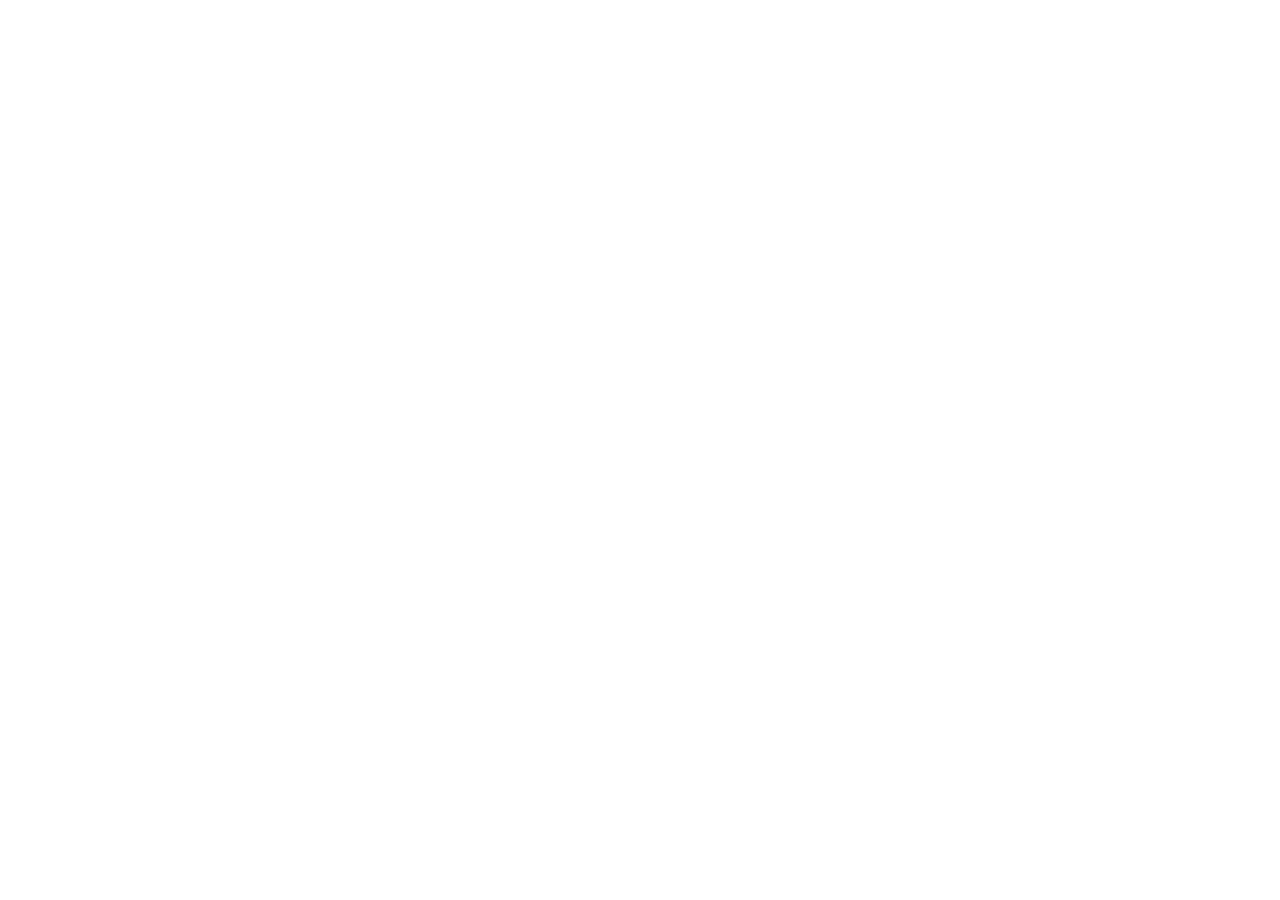
==== index.html @ 9d31f9b1 "creating a simple html page with css js connected to it and all the images needed for this project" ====
<!doctype html>
<html lang="en">
  <head>
    <meta charset="utf-8" />
    <meta name="viewport" content="width=device-width, initial-scale=1" />
    <title>Blank Page</title>
    <link rel="stylesheet" href="styles.css" />
  </head>
  <body>
    <script src="script.js"></script>
  </body>
</html>
---- styles.css ----
html,
body {
  margin: 0;
  padding: 0;
  width: 100%;
  height: 100%;
}
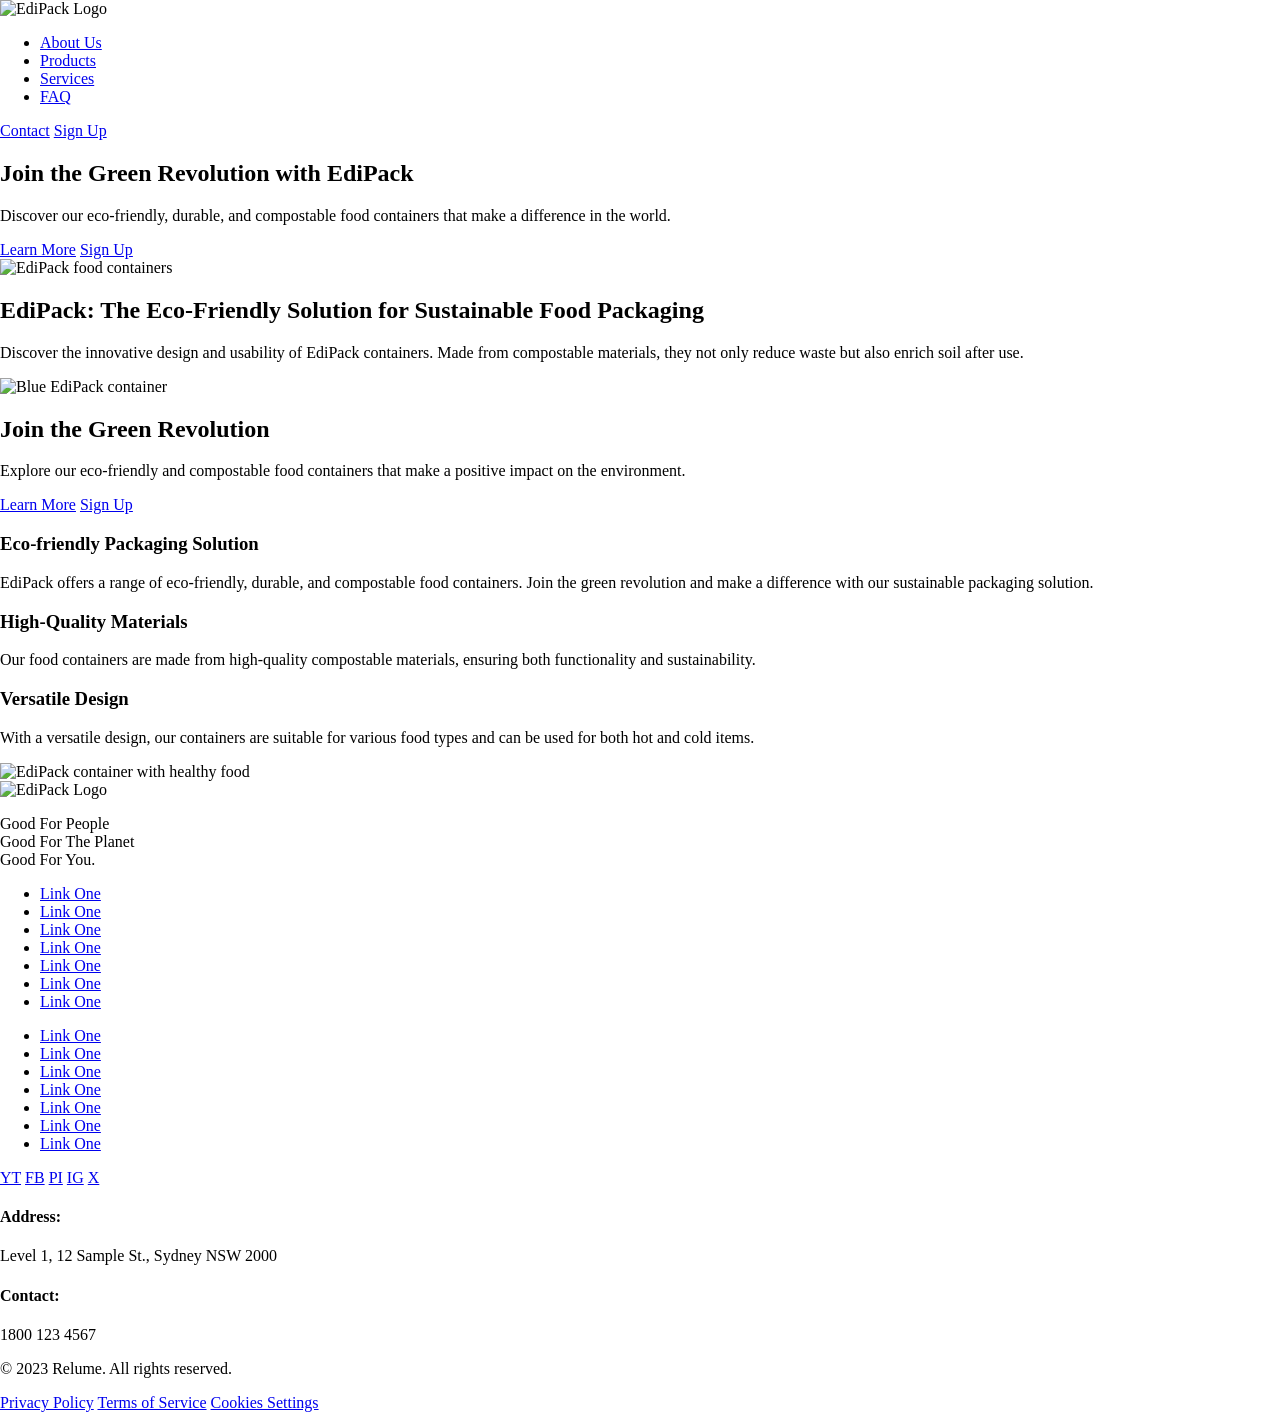
==== commit 22432b1d: "writing the html for the site" ====
--- a/index.html
+++ b/index.html
@@ -3,10 +3,179 @@
   <head>
     <meta charset="utf-8" />
     <meta name="viewport" content="width=device-width, initial-scale=1" />
-    <title>Blank Page</title>
+    <title>EdiPack - Eco-Friendly Food Packaging</title>
     <link rel="stylesheet" href="styles.css" />
   </head>
   <body>
+    <!-- Header / Navigation -->
+    <header>
+      <div class="logo">
+        <img src="images/logo.png" alt="EdiPack Logo" />
+      </div>
+      <nav>
+        <ul>
+          <li><a href="#about">About Us</a></li>
+          <li><a href="#products">Products</a></li>
+          <li><a href="#services">Services</a></li>
+          <li><a href="#faq">FAQ</a></li>
+        </ul>
+      </nav>
+      <div class="header-actions">
+        <a href="#contact" class="btn">Contact</a>
+        <a href="#signup" class="btn btn-primary">Sign Up</a>
+      </div>
+    </header>
+
+    <!-- Main Content -->
+    <main>
+      <!-- Hero Section -->
+      <section class="hero">
+        <div class="hero-content">
+          <h1>Join the Green Revolution with EdiPack</h1>
+          <p>
+            Discover our eco-friendly, durable, and compostable food containers
+            that make a difference in the world.
+          </p>
+          <div class="hero-buttons">
+            <a href="#learn-more" class="btn btn-primary">Learn More</a>
+            <a href="#signup" class="btn btn-outline">Sign Up</a>
+          </div>
+        </div>
+        <div class="hero-image">
+          <img src="images/hero-containers.jpg" alt="EdiPack food containers" />
+        </div>
+      </section>
+
+      <!-- Feature Section 1 -->
+      <section class="feature-dark">
+        <div class="feature-text">
+          <h2>
+            EdiPack: The Eco-Friendly Solution for Sustainable Food Packaging
+          </h2>
+          <p>
+            Discover the innovative design and usability of EdiPack containers.
+            Made from compostable materials, they not only reduce waste but also
+            enrich soil after use.
+          </p>
+        </div>
+      </section>
+
+      <!-- Product Highlight Image -->
+      <section class="product-highlight">
+        <img src="images/single-container.jpg" alt="Blue EdiPack container" />
+      </section>
+
+      <!-- Feature Section 2 -->
+      <section class="feature-light">
+        <h2>Join the Green Revolution</h2>
+        <p>
+          Explore our eco-friendly and compostable food containers that make a
+          positive impact on the environment.
+        </p>
+        <div class="feature-buttons">
+          <a href="#learn-more" class="btn btn-primary">Learn More</a>
+          <a href="#signup" class="btn btn-outline">Sign Up</a>
+        </div>
+      </section>
+
+      <!-- Feature Section 3 (Split Layout) -->
+      <section class="feature-split">
+        <div class="feature-content-left">
+          <div class="feature-block">
+            <h3>Eco-friendly Packaging Solution</h3>
+            <p>
+              EdiPack offers a range of eco-friendly, durable, and compostable
+              food containers. Join the green revolution and make a difference
+              with our sustainable packaging solution.
+            </p>
+          </div>
+          <div class="feature-block">
+            <h3>High-Quality Materials</h3>
+            <p>
+              Our food containers are made from high-quality compostable
+              materials, ensuring both functionality and sustainability.
+            </p>
+          </div>
+          <div class="feature-block">
+            <h3>Versatile Design</h3>
+            <p>
+              With a versatile design, our containers are suitable for various
+              food types and can be used for both hot and cold items.
+            </p>
+          </div>
+        </div>
+        <div class="feature-image-right">
+          <img
+            src="images/food-container.jpg"
+            alt="EdiPack container with healthy food"
+          />
+        </div>
+      </section>
+    </main>
+
+    <!-- Footer -->
+    <footer>
+      <div class="footer-top">
+        <div class="footer-brand">
+          <img src="images/logo.png" alt="EdiPack Logo" />
+          <p class="brand-slogan">
+            Good For People<br />Good For The Planet<br />Good For You.
+          </p>
+        </div>
+
+        <div class="footer-links">
+          <ul>
+            <li><a href="#">Link One</a></li>
+            <li><a href="#">Link One</a></li>
+            <li><a href="#">Link One</a></li>
+            <li><a href="#">Link One</a></li>
+            <li><a href="#">Link One</a></li>
+            <li><a href="#">Link One</a></li>
+            <li><a href="#">Link One</a></li>
+          </ul>
+        </div>
+
+        <div class="footer-links">
+          <ul>
+            <li><a href="#">Link One</a></li>
+            <li><a href="#">Link One</a></li>
+            <li><a href="#">Link One</a></li>
+            <li><a href="#">Link One</a></li>
+            <li><a href="#">Link One</a></li>
+            <li><a href="#">Link One</a></li>
+            <li><a href="#">Link One</a></li>
+          </ul>
+        </div>
+
+        <div class="footer-contact">
+          <div class="social-icons">
+            <a href="#" aria-label="YouTube">YT</a>
+            <a href="#" aria-label="Facebook">FB</a>
+            <a href="#" aria-label="Pinterest">PI</a>
+            <a href="#" aria-label="Instagram">IG</a>
+            <a href="#" aria-label="X (Twitter)">X</a>
+          </div>
+          <div class="address-info">
+            <h4>Address:</h4>
+            <p>Level 1, 12 Sample St., Sydney NSW 2000</p>
+          </div>
+          <div class="contact-info">
+            <h4>Contact:</h4>
+            <p>1800 123 4567</p>
+          </div>
+        </div>
+      </div>
+
+      <div class="footer-bottom">
+        <p>&copy; 2023 Relume. All rights reserved.</p>
+        <div class="legal-links">
+          <a href="#">Privacy Policy</a>
+          <a href="#">Terms of Service</a>
+          <a href="#">Cookies Settings</a>
+        </div>
+      </div>
+    </footer>
+
     <script src="script.js"></script>
   </body>
 </html>
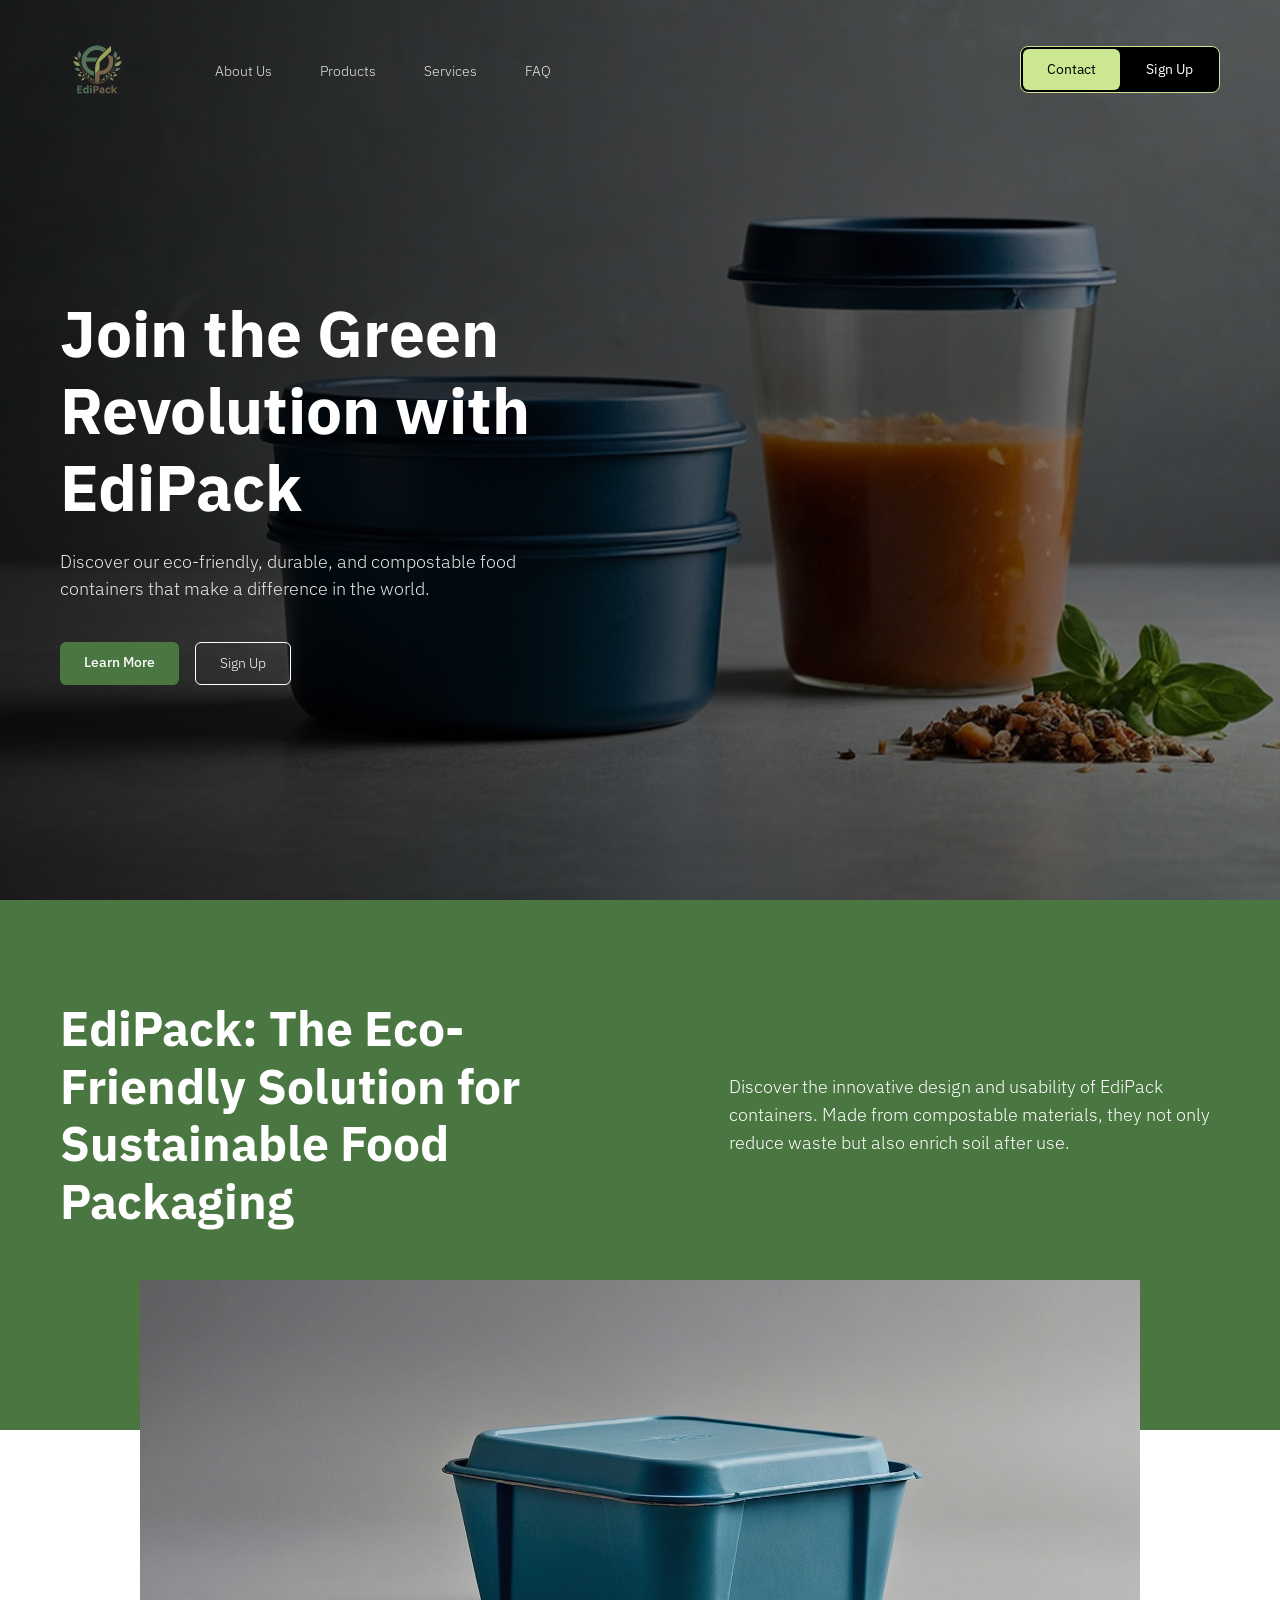
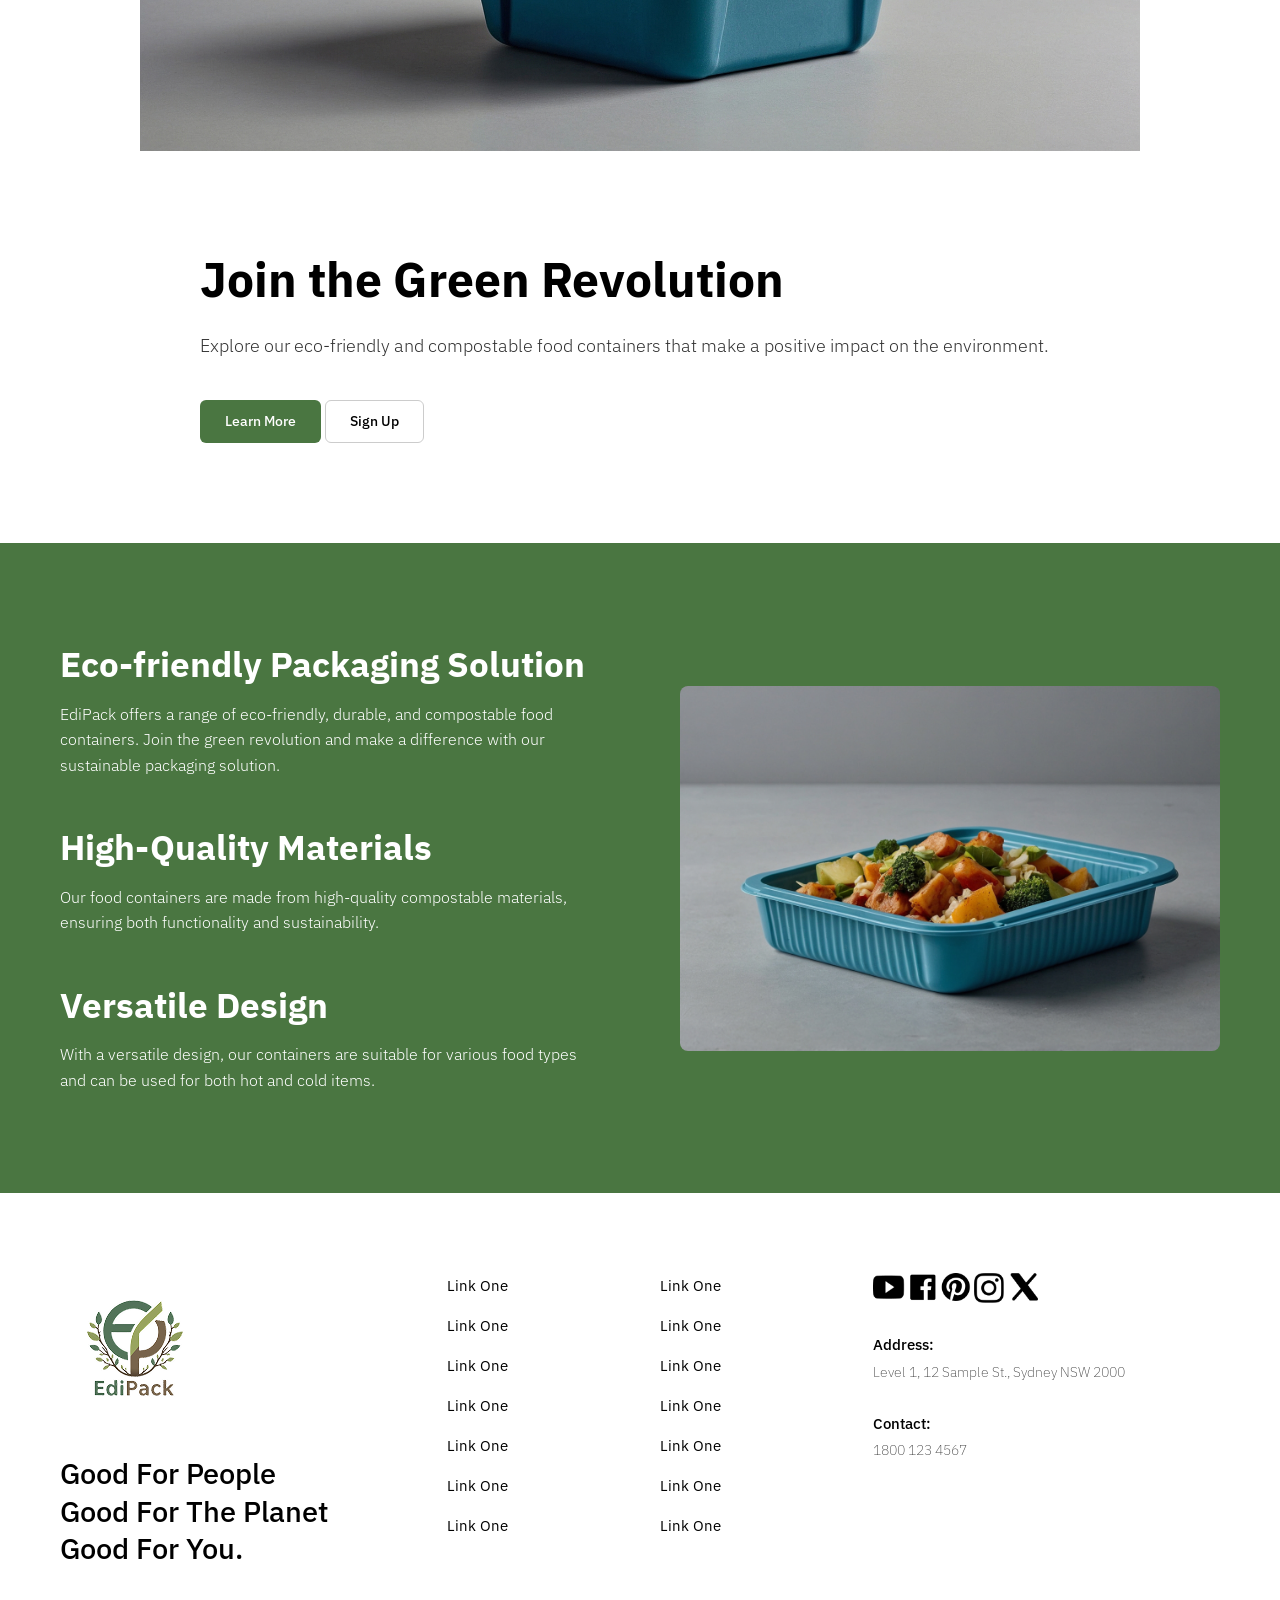
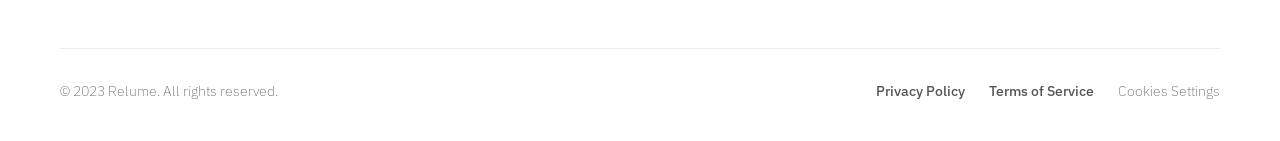
==== commit 963b2aa5: "writing the css for the entire site" ====
--- a/index.html
+++ b/index.html
@@ -4,13 +4,19 @@
     <meta charset="utf-8" />
     <meta name="viewport" content="width=device-width, initial-scale=1" />
     <title>EdiPack - Eco-Friendly Food Packaging</title>
+    <link rel="preconnect" href="https://fonts.googleapis.com" />
+    <link rel="preconnect" href="https://fonts.gstatic.com" crossorigin />
+    <link
+      href="https://fonts.googleapis.com/css2?family=IBM+Plex+Sans:wght@200;300;400;500;700&display=swap"
+      rel="stylesheet"
+    />
     <link rel="stylesheet" href="styles.css" />
   </head>
   <body>
     <!-- Header / Navigation -->
     <header>
       <div class="logo">
-        <img src="images/logo.png" alt="EdiPack Logo" />
+        <img src="images/logo-2x.png" alt="EdiPack Logo" />
       </div>
       <nav>
         <ul>
@@ -30,19 +36,21 @@
     <main>
       <!-- Hero Section -->
       <section class="hero">
-        <div class="hero-content">
-          <h1>Join the Green Revolution with EdiPack</h1>
-          <p>
-            Discover our eco-friendly, durable, and compostable food containers
-            that make a difference in the world.
-          </p>
-          <div class="hero-buttons">
-            <a href="#learn-more" class="btn btn-primary">Learn More</a>
-            <a href="#signup" class="btn btn-outline">Sign Up</a>
+        <div class="hero-container">
+          <div class="hero-content">
+            <h1>Join the Green Revolution with EdiPack</h1>
+            <p>
+              Discover our eco-friendly, durable, and compostable food
+              containers that make a difference in the world.
+            </p>
+            <div class="hero-buttons">
+              <a href="#learn-more" class="btn btn-primary">Learn More</a>
+              <a href="#signup" class="btn btn-outline">Sign Up</a>
+            </div>
           </div>
         </div>
         <div class="hero-image">
-          <img src="images/hero-containers.jpg" alt="EdiPack food containers" />
+          <img src="images/hero-img.jpg" alt="EdiPack food containers" />
         </div>
       </section>
 
@@ -62,7 +70,7 @@
 
       <!-- Product Highlight Image -->
       <section class="product-highlight">
-        <img src="images/single-container.jpg" alt="Blue EdiPack container" />
+        <img src="images/box-with-lid-on_2x.jpg" alt="Blue EdiPack container" />
       </section>
 
       <!-- Feature Section 2 -->
@@ -80,35 +88,37 @@
 
       <!-- Feature Section 3 (Split Layout) -->
       <section class="feature-split">
-        <div class="feature-content-left">
-          <div class="feature-block">
-            <h3>Eco-friendly Packaging Solution</h3>
-            <p>
-              EdiPack offers a range of eco-friendly, durable, and compostable
-              food containers. Join the green revolution and make a difference
-              with our sustainable packaging solution.
-            </p>
+        <div class="feature-split-container">
+          <div class="feature-content-left">
+            <div class="feature-block">
+              <h3>Eco-friendly Packaging Solution</h3>
+              <p>
+                EdiPack offers a range of eco-friendly, durable, and compostable
+                food containers. Join the green revolution and make a difference
+                with our sustainable packaging solution.
+              </p>
+            </div>
+            <div class="feature-block">
+              <h3>High-Quality Materials</h3>
+              <p>
+                Our food containers are made from high-quality compostable
+                materials, ensuring both functionality and sustainability.
+              </p>
+            </div>
+            <div class="feature-block">
+              <h3>Versatile Design</h3>
+              <p>
+                With a versatile design, our containers are suitable for various
+                food types and can be used for both hot and cold items.
+              </p>
+            </div>
           </div>
-          <div class="feature-block">
-            <h3>High-Quality Materials</h3>
-            <p>
-              Our food containers are made from high-quality compostable
-              materials, ensuring both functionality and sustainability.
-            </p>
+          <div class="feature-image-right">
+            <img
+              src="images/box-with-lid-open_2x.jpg"
+              alt="EdiPack container with healthy food"
+            />
           </div>
-          <div class="feature-block">
-            <h3>Versatile Design</h3>
-            <p>
-              With a versatile design, our containers are suitable for various
-              food types and can be used for both hot and cold items.
-            </p>
-          </div>
-        </div>
-        <div class="feature-image-right">
-          <img
-            src="images/food-container.jpg"
-            alt="EdiPack container with healthy food"
-          />
         </div>
       </section>
     </main>
@@ -117,7 +127,7 @@
     <footer>
       <div class="footer-top">
         <div class="footer-brand">
-          <img src="images/logo.png" alt="EdiPack Logo" />
+          <img src="images/logo-2x.png" alt="EdiPack Logo" />
           <p class="brand-slogan">
             Good For People<br />Good For The Planet<br />Good For You.
           </p>
@@ -149,11 +159,16 @@
 
         <div class="footer-contact">
           <div class="social-icons">
-            <a href="#" aria-label="YouTube">YT</a>
-            <a href="#" aria-label="Facebook">FB</a>
-            <a href="#" aria-label="Pinterest">PI</a>
-            <a href="#" aria-label="Instagram">IG</a>
-            <a href="#" aria-label="X (Twitter)">X</a>
+            <img
+              src="images/social-logo-pack_2x.png"
+              alt="Social Media Links"
+              style="
+                height: 30px;
+                object-fit: contain;
+                background: transparent;
+                border-radius: 0;
+              "
+            />
           </div>
           <div class="address-info">
             <h4>Address:</h4>
--- a/styles.css
+++ b/styles.css
@@ -1,7 +1,450 @@
+@import url("https://fonts.googleapis.com/css2?family=IBM+Plex+Sans:wght@200;300;400;500;700&display=swap");
+
+:root {
+  --green-main: #4a7641;
+  --green-light: #cbe792;
+  --black: #000000;
+  --white: #ffffff;
+
+  --font-heading: "IBM Plex Sans", sans-serif;
+  --font-body: "IBM Plex Sans", sans-serif;
+}
+
+*,
+*::before,
+*::after {
+  box-sizing: border-box;
+  margin: 0;
+  padding: 0;
+}
+
 html,
 body {
+  width: 100%;
+}
+
+body {
+  font-family: var(--font-body);
+  font-weight: 300; /* Light */
+  color: var(--black);
+  line-height: 1.5;
+  overflow-x: hidden;
+}
+
+h1,
+h2,
+h3,
+h4,
+h5,
+h6 {
+  font-family: var(--font-heading);
+  font-weight: 700;
+  line-height: 1.2;
+}
+
+a {
+  text-decoration: none;
+  color: inherit;
+}
+
+ul {
+  list-style: none;
+  padding: 0;
   margin: 0;
-  padding: 0;
+}
+
+img {
+  max-width: 100%;
+  height: auto;
+  display: block;
+}
+
+.btn {
+  display: inline-block;
+  padding: 10px 24px;
+  font-family: var(--font-body);
+  font-weight: 500;
+  border-radius: 6px;
+  cursor: pointer;
+  transition: all 0.2s ease;
+  border: 1px solid transparent;
+  font-size: 14px;
+}
+
+/* Header */
+header {
+  position: absolute;
+  top: 0;
+  left: 0;
+  width: 100%;
+  padding: 32px 60px;
+  display: grid;
+  grid-template-columns: auto 1fr auto;
+  gap: 80px;
+  align-items: center;
+  z-index: 100;
+  color: var(--white);
+  max-width: 1440px;
+  left: 50%;
+  transform: translateX(-50%);
+}
+
+.logo img {
+  height: 75px;
+  object-fit: contain;
+}
+
+header nav {
+  display: flex;
+  justify-content: flex-start;
+}
+
+header nav ul {
+  display: flex;
+  gap: 48px;
+}
+
+header nav a {
+  font-weight: 300;
+  font-size: 14px;
+  opacity: 0.9;
+}
+
+.header-actions {
+  display: flex;
+  align-items: center;
+  border: 1px solid var(--green-light);
+  border-radius: 8px;
+  padding: 2px;
+  gap: 2px;
+  background: var(--black);
+}
+
+.header-actions .btn {
+  border: none;
+  font-weight: 400;
+  padding: 10px 24px;
+}
+
+.header-actions .btn:first-child {
+  background-color: var(--green-light);
+  color: var(--black);
+  border-radius: 6px;
+}
+
+.header-actions .btn.btn-primary {
+  background-color: transparent;
+  color: var(--white);
+  border-radius: 6px;
+}
+
+/* Hero Section */
+.hero {
+  position: relative;
+  min-height: 100vh;
+  display: flex;
+  align-items: center;
+  padding: 0 60px;
+  width: 100%;
+}
+
+.hero-container {
+  max-width: 1440px;
+  margin: 0 auto;
+  width: 100%;
+}
+
+.hero-image {
+  position: absolute;
+  top: 0;
+  left: 0;
   width: 100%;
   height: 100%;
-}
+  z-index: -1;
+}
+
+.hero-image img {
+  width: 100%;
+  height: 100%;
+  object-fit: cover;
+  object-position: center;
+}
+
+/* Dark gradient overlay to make text readable */
+.hero-image::after {
+  content: "";
+  position: absolute;
+  top: 0;
+  left: 0;
+  width: 100%;
+  height: 100%;
+  background: linear-gradient(
+    to right,
+    rgba(0, 0, 0, 0.6) 0%,
+    rgba(0, 0, 0, 0.3) 50%,
+    rgba(0, 0, 0, 0) 100%
+  );
+}
+
+.hero-content {
+  color: var(--white);
+  max-width: 650px;
+  z-index: 1;
+  padding-top: 80px;
+}
+
+.hero-content h1 {
+  font-size: 4rem;
+  margin-bottom: 24px;
+}
+
+.hero-content p {
+  font-size: 1.1rem;
+  margin-bottom: 40px;
+  font-weight: 300;
+  opacity: 0.9;
+  max-width: 500px;
+}
+
+.hero-buttons {
+  display: flex;
+  gap: 16px;
+}
+
+.hero-buttons .btn-primary {
+  background-color: var(--green-main); /* solid green */
+  color: var(--white);
+  border: none;
+}
+
+.hero-buttons .btn-outline {
+  background-color: transparent;
+  color: var(--white);
+  border: 1px solid var(--white);
+  font-weight: 300;
+}
+
+/* Feature Dark */
+.feature-dark {
+  background-color: var(--green-main);
+  color: var(--white);
+  padding: 100px 60px 200px 60px;
+}
+
+.feature-dark .feature-text {
+  display: grid;
+  grid-template-columns: 1.2fr 1fr;
+  gap: 80px;
+  align-items: center;
+  max-width: 1440px;
+  margin: 0 auto;
+}
+
+.feature-dark h2 {
+  font-size: 3rem;
+}
+
+.feature-dark p {
+  font-size: 1.1rem;
+  font-weight: 300;
+  line-height: 1.6;
+}
+
+/* Product Highlight */
+.product-highlight {
+  display: flex;
+  justify-content: center;
+  margin-top: -150px;
+  position: relative;
+  z-index: 10;
+  padding: 0 60px;
+}
+
+.product-highlight img {
+  width: 100%;
+  max-width: 1000px;
+  height: auto;
+  object-fit: cover;
+}
+
+/* Feature Light */
+.feature-light {
+  background-color: var(--white);
+  padding: 100px 60px;
+  max-width: 1000px;
+  margin: 0 auto;
+}
+
+.feature-light h2 {
+  font-size: 3rem;
+  margin-bottom: 24px;
+}
+
+.feature-light p {
+  font-size: 1.1rem;
+  margin-bottom: 40px;
+  color: #333;
+  line-height: 1.6;
+  font-weight: 300;
+}
+
+.feature-buttons .btn-primary {
+  background-color: var(--green-main);
+  color: var(--white);
+}
+
+.feature-buttons .btn-outline {
+  border: 1px solid #ccc;
+  color: var(--black);
+}
+
+/* Feature Split */
+.feature-split {
+  background-color: var(--green-main);
+  color: var(--white);
+  padding: 100px 60px;
+}
+
+.feature-split-container {
+  max-width: 1440px;
+  margin: 0 auto;
+  display: grid;
+  grid-template-columns: 1fr 1fr;
+  gap: 80px;
+  align-items: center;
+}
+
+.feature-content-left {
+  display: flex;
+  flex-direction: column;
+  gap: 48px;
+}
+
+.feature-block h3 {
+  font-size: 2.2rem;
+  margin-bottom: 16px;
+}
+
+.feature-block p {
+  font-weight: 300;
+  font-size: 1rem;
+  line-height: 1.6;
+}
+
+.feature-image-right img {
+  width: 100%;
+  border-radius: 8px; /* Optional slight rounding depending on design exactness */
+}
+
+/* Footer */
+footer {
+  background-color: var(--white);
+  padding: 80px 60px 40px;
+}
+
+.footer-top {
+  display: grid;
+  grid-template-columns: 2fr 1fr 1fr 2fr;
+  gap: 40px;
+  margin-bottom: 80px;
+}
+
+.footer-brand .brand-slogan {
+  font-family: var(--font-heading);
+  font-weight: 500;
+  font-size: 1.8rem;
+  margin-top: 32px;
+  line-height: 1.3;
+}
+
+.footer-links ul {
+  display: flex;
+  flex-direction: column;
+  gap: 16px;
+}
+
+.footer-links a {
+  font-weight: 400;
+  font-size: 0.95rem;
+  color: var(--black);
+}
+
+.footer-contact {
+  display: flex;
+  flex-direction: column;
+  gap: 32px;
+}
+
+.social-icons {
+  display: flex;
+  gap: 16px;
+  font-weight: 700;
+  font-size: 1.2rem;
+}
+
+.social-icons a {
+  display: inline-flex;
+  align-items: center;
+  justify-content: center;
+  width: 30px;
+  height: 30px;
+  background: var(--black);
+  color: var(--white);
+  border-radius: 50%;
+  font-size: 12px;
+}
+
+.address-info h4,
+.contact-info h4 {
+  font-family: var(--font-body);
+  font-weight: 500;
+  font-size: 0.95rem;
+  margin-bottom: 8px;
+}
+
+.address-info p,
+.contact-info p {
+  font-weight: 200;
+  font-size: 0.85rem;
+  color: #333;
+}
+
+.footer-bottom {
+  display: flex;
+  justify-content: space-between;
+  align-items: center;
+  padding-top: 32px;
+  border-top: 1px solid #eaeaea;
+  font-size: 0.85rem;
+  font-weight: 400;
+  color: #555;
+}
+
+.footer-bottom p,
+.footer-bottom a {
+  font-weight: 200;
+}
+
+.footer-bottom .legal-links a:first-child,
+.footer-bottom .legal-links a:nth-child(2) {
+  font-weight: 500;
+}
+
+.legal-links {
+  display: flex;
+  gap: 24px;
+}
+
+/* Responsiveness adjustments */
+@media (max-width: 1024px) {
+  .feature-dark .feature-text,
+  .feature-split,
+  .footer-top {
+    grid-template-columns: 1fr;
+    gap: 40px;
+  }
+
+  header nav {
+    display: none;
+  }
+}
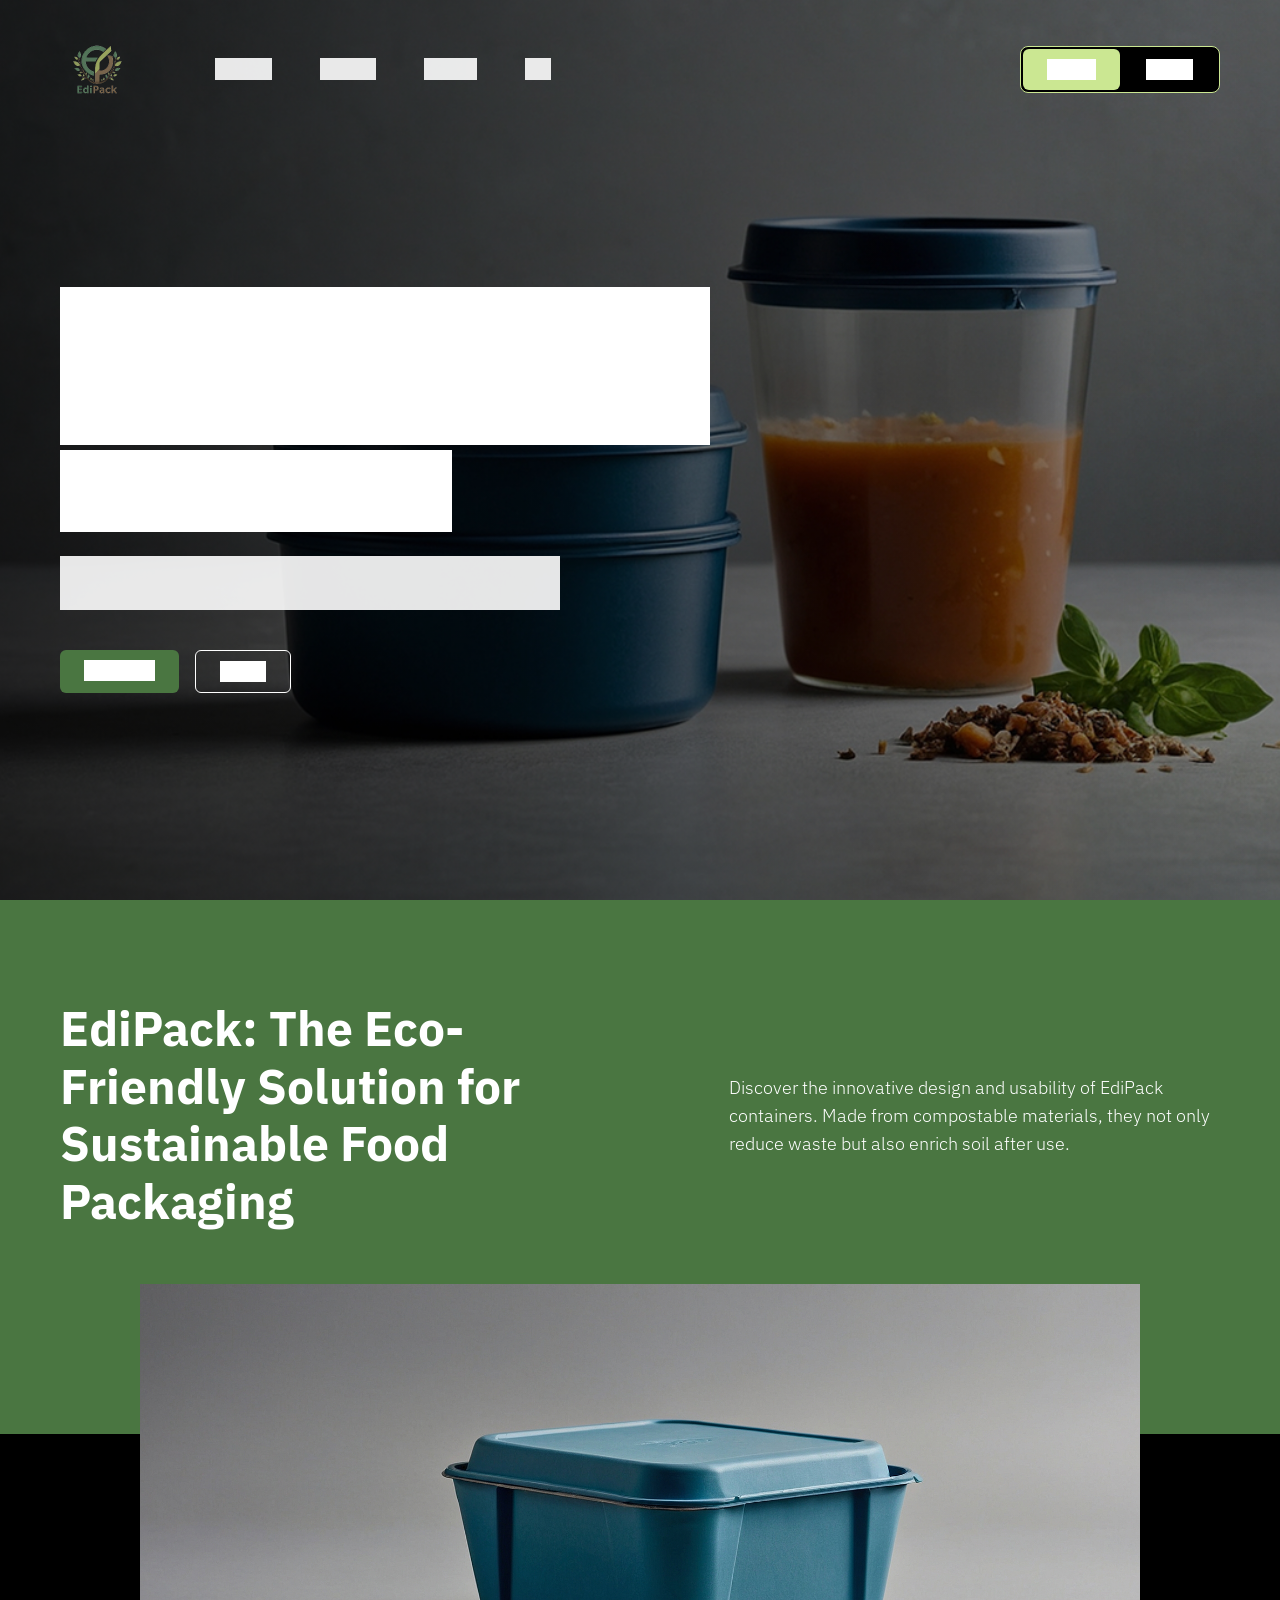
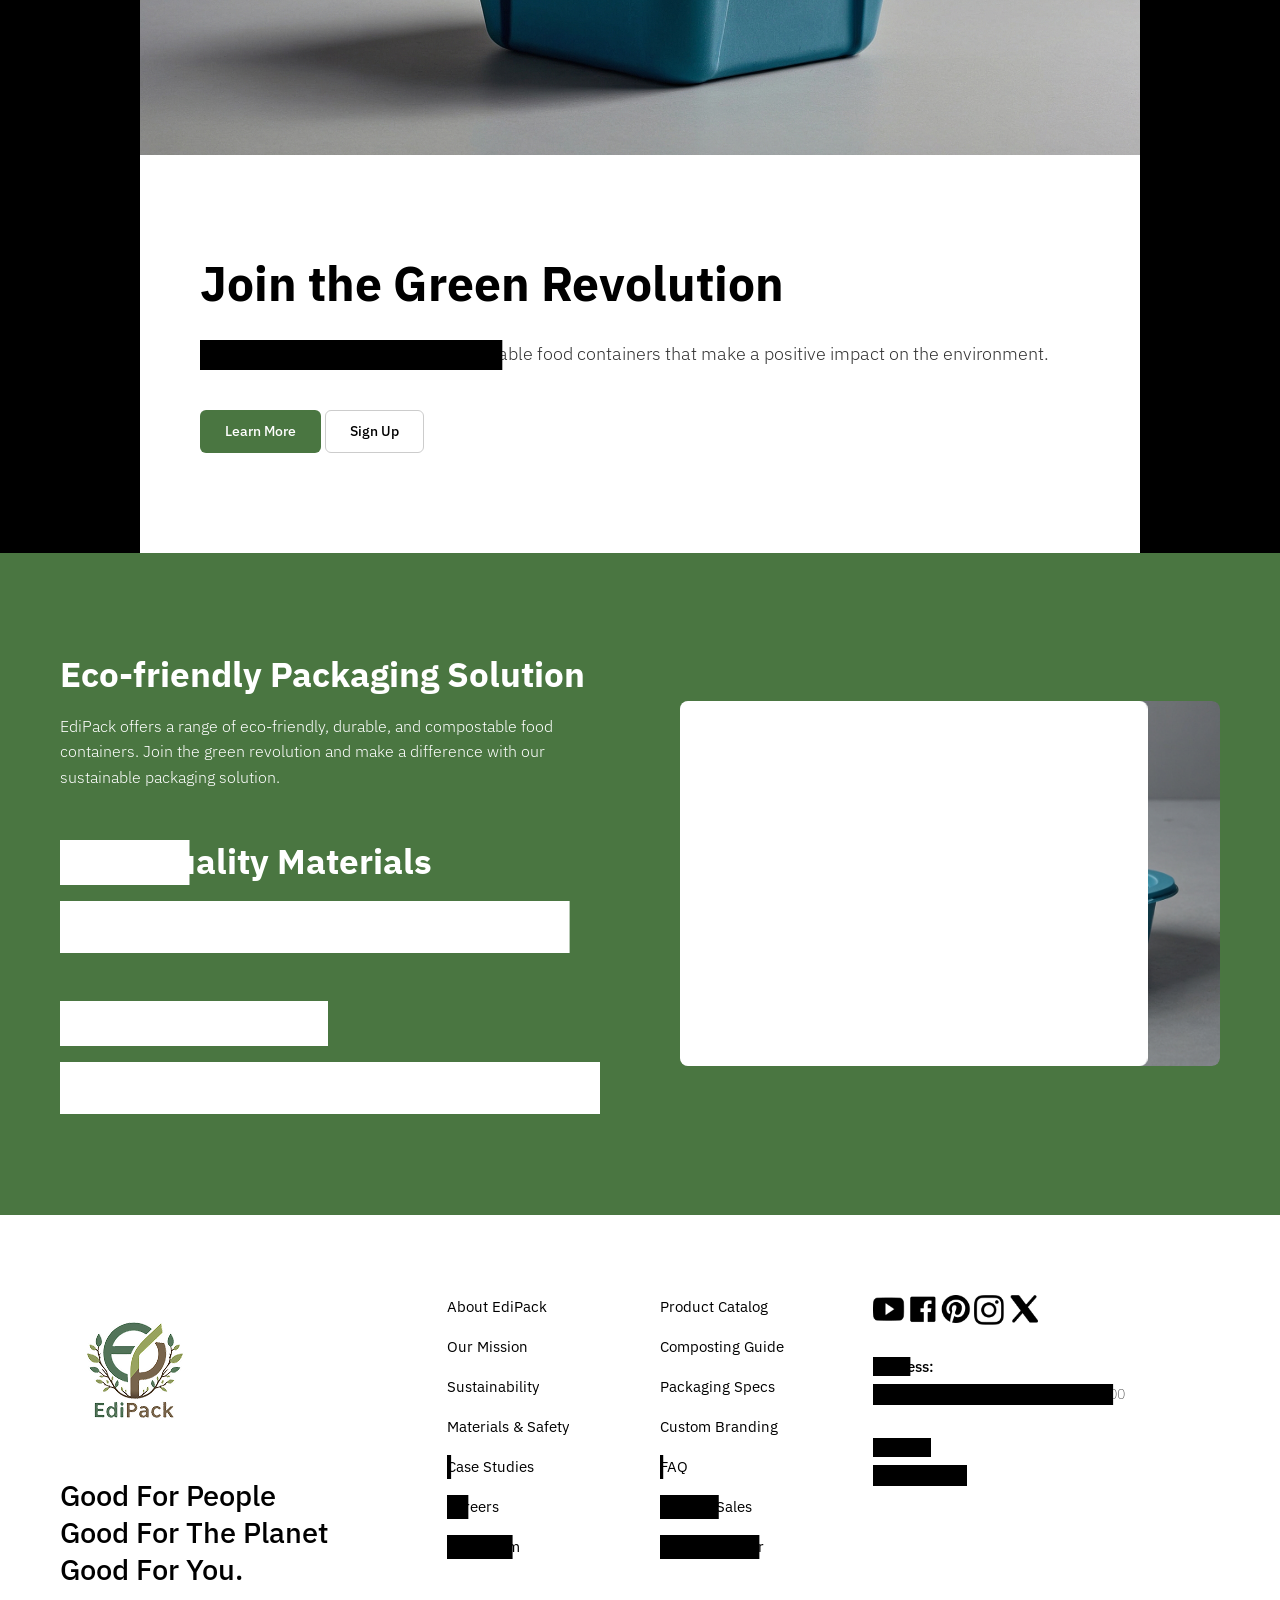
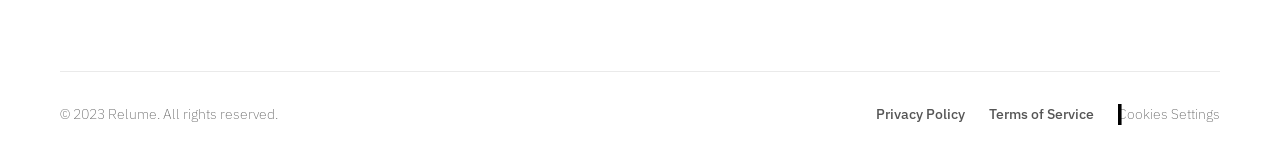
==== commit 46c5fa9f: "adding a pre-loader and the famous text wrap animation to the site" ====
--- a/index.html
+++ b/index.html
@@ -13,22 +13,84 @@
     <link rel="stylesheet" href="styles.css" />
   </head>
   <body>
+    <!-- Preloader -->
+    <div id="preloader" class="preloader">
+      <span class="text-mask preloader-label">
+        <span id="preloader-box" class="reveal-box preloader-reveal-box"></span>
+        <span class="reveal-copy">Presenting</span>
+      </span>
+    </div>
+
     <!-- Header / Navigation -->
-    <header>
+    <header data-load-reveal>
       <div class="logo">
         <img src="images/logo-2x.png" alt="EdiPack Logo" />
       </div>
       <nav>
         <ul>
-          <li><a href="#about">About Us</a></li>
-          <li><a href="#products">Products</a></li>
-          <li><a href="#services">Services</a></li>
-          <li><a href="#faq">FAQ</a></li>
+          <li>
+            <a href="#about">
+              <span class="text-mask nav-mask">
+                <span
+                  class="reveal-box"
+                  data-start="0.0"
+                  data-end="0.38"
+                ></span>
+                <span class="reveal-copy">About Us</span>
+              </span>
+            </a>
+          </li>
+          <li>
+            <a href="#products">
+              <span class="text-mask nav-mask">
+                <span
+                  class="reveal-box"
+                  data-start="0.08"
+                  data-end="0.46"
+                ></span>
+                <span class="reveal-copy">Products</span>
+              </span>
+            </a>
+          </li>
+          <li>
+            <a href="#services">
+              <span class="text-mask nav-mask">
+                <span
+                  class="reveal-box"
+                  data-start="0.16"
+                  data-end="0.54"
+                ></span>
+                <span class="reveal-copy">Services</span>
+              </span>
+            </a>
+          </li>
+          <li>
+            <a href="#faq">
+              <span class="text-mask nav-mask">
+                <span
+                  class="reveal-box"
+                  data-start="0.24"
+                  data-end="0.62"
+                ></span>
+                <span class="reveal-copy">FAQ</span>
+              </span>
+            </a>
+          </li>
         </ul>
       </nav>
       <div class="header-actions">
-        <a href="#contact" class="btn">Contact</a>
-        <a href="#signup" class="btn btn-primary">Sign Up</a>
+        <a href="#contact" class="btn">
+          <span class="text-mask button-mask">
+            <span class="reveal-box" data-start="0.0" data-end="0.42"></span>
+            <span class="reveal-copy">Contact</span>
+          </span>
+        </a>
+        <a href="#signup" class="btn btn-primary">
+          <span class="text-mask button-mask">
+            <span class="reveal-box" data-start="0.12" data-end="0.54"></span>
+            <span class="reveal-copy">Sign Up</span>
+          </span>
+        </a>
       </div>
     </header>
 
@@ -37,15 +99,59 @@
       <!-- Hero Section -->
       <section class="hero">
         <div class="hero-container">
-          <div class="hero-content">
-            <h1>Join the Green Revolution with EdiPack</h1>
-            <p>
-              Discover our eco-friendly, durable, and compostable food
-              containers that make a difference in the world.
+          <div class="hero-content" data-load-reveal>
+            <h1 class="hero-title">
+              <span class="text-mask hero-line">
+                <span
+                  class="reveal-box"
+                  data-start="0.0"
+                  data-end="0.42"
+                ></span>
+                <span class="reveal-copy">Join the Green Revolution</span>
+              </span>
+              <span class="text-mask hero-line">
+                <span
+                  class="reveal-box"
+                  data-start="0.12"
+                  data-end="0.6"
+                ></span>
+                <span class="reveal-copy">with EdiPack</span>
+              </span>
+            </h1>
+            <p class="hero-subcopy">
+              <span class="text-mask text-mask-fluid">
+                <span
+                  class="reveal-box"
+                  data-start="0.4"
+                  data-end="0.92"
+                ></span>
+                <span class="reveal-copy">
+                  Discover our eco-friendly, durable, and compostable food
+                  containers that make a difference in the world.
+                </span>
+              </span>
             </p>
             <div class="hero-buttons">
-              <a href="#learn-more" class="btn btn-primary">Learn More</a>
-              <a href="#signup" class="btn btn-outline">Sign Up</a>
+              <a href="#learn-more" class="btn btn-primary">
+                <span class="text-mask button-mask">
+                  <span
+                    class="reveal-box"
+                    data-start="0.0"
+                    data-end="0.44"
+                  ></span>
+                  <span class="reveal-copy">Learn More</span>
+                </span>
+              </a>
+              <a href="#signup" class="btn btn-outline">
+                <span class="text-mask button-mask">
+                  <span
+                    class="reveal-box"
+                    data-start="0.14"
+                    data-end="0.58"
+                  ></span>
+                  <span class="reveal-copy">Sign Up</span>
+                </span>
+              </a>
             </div>
           </div>
         </div>
@@ -55,105 +161,322 @@
       </section>
 
       <!-- Feature Section 1 -->
-      <section class="feature-dark">
+      <section
+        class="feature-dark"
+        data-scroll-reveal
+        data-reveal-duration="1250"
+      >
         <div class="feature-text">
           <h2>
-            EdiPack: The Eco-Friendly Solution for Sustainable Food Packaging
+            <span class="text-mask text-mask-fluid">
+              <span class="reveal-box" data-start="0.0" data-end="0.55"></span>
+              <span class="reveal-copy">
+                EdiPack: The Eco-Friendly Solution for Sustainable Food
+                Packaging
+              </span>
+            </span>
           </h2>
           <p>
-            Discover the innovative design and usability of EdiPack containers.
-            Made from compostable materials, they not only reduce waste but also
-            enrich soil after use.
+            <span class="text-mask text-mask-fluid">
+              <span class="reveal-box" data-start="0.22" data-end="0.9"></span>
+              <span class="reveal-copy">
+                Discover the innovative design and usability of EdiPack
+                containers. Made from compostable materials, they not only
+                reduce waste but also enrich soil after use.
+              </span>
+            </span>
           </p>
         </div>
       </section>
 
       <!-- Product Highlight Image -->
-      <section class="product-highlight">
-        <img src="images/box-with-lid-on_2x.jpg" alt="Blue EdiPack container" />
+      <section
+        class="product-highlight"
+        data-scroll-reveal
+        data-reveal-duration="1050"
+      >
+        <div class="media-mask">
+          <span class="reveal-box" data-start="0.0" data-end="0.72"></span>
+          <img
+            src="images/box-with-lid-on_2x.jpg"
+            alt="Blue EdiPack container"
+          />
+        </div>
       </section>
 
       <!-- Feature Section 2 -->
-      <section class="feature-light">
-        <h2>Join the Green Revolution</h2>
+      <section
+        class="feature-light"
+        data-scroll-reveal
+        data-reveal-duration="1200"
+      >
+        <h2>
+          <span class="text-mask text-mask-fluid">
+            <span class="reveal-box" data-start="0.0" data-end="0.48"></span>
+            <span class="reveal-copy">Join the Green Revolution</span>
+          </span>
+        </h2>
         <p>
-          Explore our eco-friendly and compostable food containers that make a
-          positive impact on the environment.
+          <span class="text-mask text-mask-fluid">
+            <span class="reveal-box" data-start="0.2" data-end="0.86"></span>
+            <span class="reveal-copy">
+              Explore our eco-friendly and compostable food containers that make
+              a positive impact on the environment.
+            </span>
+          </span>
         </p>
         <div class="feature-buttons">
-          <a href="#learn-more" class="btn btn-primary">Learn More</a>
-          <a href="#signup" class="btn btn-outline">Sign Up</a>
+          <a href="#learn-more" class="btn btn-primary">
+            <span class="text-mask button-mask">
+              <span class="reveal-box" data-start="0.0" data-end="0.44"></span>
+              <span class="reveal-copy">Learn More</span>
+            </span>
+          </a>
+          <a href="#signup" class="btn btn-outline">
+            <span class="text-mask button-mask">
+              <span class="reveal-box" data-start="0.14" data-end="0.58"></span>
+              <span class="reveal-copy">Sign Up</span>
+            </span>
+          </a>
         </div>
       </section>
 
       <!-- Feature Section 3 (Split Layout) -->
-      <section class="feature-split">
+      <section
+        class="feature-split"
+        data-scroll-reveal
+        data-reveal-duration="1650"
+      >
         <div class="feature-split-container">
           <div class="feature-content-left">
             <div class="feature-block">
-              <h3>Eco-friendly Packaging Solution</h3>
+              <h3>
+                <span class="text-mask text-mask-fluid">
+                  <span
+                    class="reveal-box"
+                    data-start="0.0"
+                    data-end="0.32"
+                  ></span>
+                  <span class="reveal-copy"
+                    >Eco-friendly Packaging Solution</span
+                  >
+                </span>
+              </h3>
               <p>
-                EdiPack offers a range of eco-friendly, durable, and compostable
-                food containers. Join the green revolution and make a difference
-                with our sustainable packaging solution.
+                <span class="text-mask text-mask-fluid">
+                  <span
+                    class="reveal-box"
+                    data-start="0.08"
+                    data-end="0.45"
+                  ></span>
+                  <span class="reveal-copy">
+                    EdiPack offers a range of eco-friendly, durable, and
+                    compostable food containers. Join the green revolution and
+                    make a difference with our sustainable packaging solution.
+                  </span>
+                </span>
               </p>
             </div>
             <div class="feature-block">
-              <h3>High-Quality Materials</h3>
+              <h3>
+                <span class="text-mask text-mask-fluid">
+                  <span
+                    class="reveal-box"
+                    data-start="0.22"
+                    data-end="0.56"
+                  ></span>
+                  <span class="reveal-copy">High-Quality Materials</span>
+                </span>
+              </h3>
               <p>
-                Our food containers are made from high-quality compostable
-                materials, ensuring both functionality and sustainability.
+                <span class="text-mask text-mask-fluid">
+                  <span
+                    class="reveal-box"
+                    data-start="0.3"
+                    data-end="0.66"
+                  ></span>
+                  <span class="reveal-copy">
+                    Our food containers are made from high-quality compostable
+                    materials, ensuring both functionality and sustainability.
+                  </span>
+                </span>
               </p>
             </div>
             <div class="feature-block">
-              <h3>Versatile Design</h3>
+              <h3>
+                <span class="text-mask text-mask-fluid">
+                  <span
+                    class="reveal-box"
+                    data-start="0.42"
+                    data-end="0.78"
+                  ></span>
+                  <span class="reveal-copy">Versatile Design</span>
+                </span>
+              </h3>
               <p>
-                With a versatile design, our containers are suitable for various
-                food types and can be used for both hot and cold items.
+                <span class="text-mask text-mask-fluid">
+                  <span
+                    class="reveal-box"
+                    data-start="0.55"
+                    data-end="0.94"
+                  ></span>
+                  <span class="reveal-copy">
+                    With a versatile design, our containers are suitable for
+                    various food types and can be used for both hot and cold
+                    items.
+                  </span>
+                </span>
               </p>
             </div>
           </div>
           <div class="feature-image-right">
-            <img
-              src="images/box-with-lid-open_2x.jpg"
-              alt="EdiPack container with healthy food"
-            />
+            <div class="media-mask">
+              <span class="reveal-box" data-start="0.16" data-end="0.84"></span>
+              <img
+                src="images/box-with-lid-open_2x.jpg"
+                alt="EdiPack container with healthy food"
+              />
+            </div>
           </div>
         </div>
       </section>
     </main>
 
     <!-- Footer -->
-    <footer>
+    <footer data-scroll-reveal data-reveal-duration="1300">
       <div class="footer-top">
         <div class="footer-brand">
           <img src="images/logo-2x.png" alt="EdiPack Logo" />
           <p class="brand-slogan">
-            Good For People<br />Good For The Planet<br />Good For You.
+            <span class="text-mask text-mask-fluid">
+              <span class="reveal-box" data-start="0.0" data-end="0.55"></span>
+              <span class="reveal-copy"
+                >Good For People<br />Good For The Planet<br />Good For
+                You.</span
+              >
+            </span>
           </p>
         </div>
 
         <div class="footer-links">
           <ul>
-            <li><a href="#">Link One</a></li>
-            <li><a href="#">Link One</a></li>
-            <li><a href="#">Link One</a></li>
-            <li><a href="#">Link One</a></li>
-            <li><a href="#">Link One</a></li>
-            <li><a href="#">Link One</a></li>
-            <li><a href="#">Link One</a></li>
+            <li>
+              <a href="#about">
+                <span class="text-mask nav-mask">
+                  <span class="reveal-box" data-start="0.02" data-end="0.34"></span>
+                  <span class="reveal-copy">About EdiPack</span>
+                </span>
+              </a>
+            </li>
+            <li>
+              <a href="#mission">
+                <span class="text-mask nav-mask">
+                  <span class="reveal-box" data-start="0.08" data-end="0.4"></span>
+                  <span class="reveal-copy">Our Mission</span>
+                </span>
+              </a>
+            </li>
+            <li>
+              <a href="#sustainability">
+                <span class="text-mask nav-mask">
+                  <span class="reveal-box" data-start="0.14" data-end="0.46"></span>
+                  <span class="reveal-copy">Sustainability</span>
+                </span>
+              </a>
+            </li>
+            <li>
+              <a href="#materials">
+                <span class="text-mask nav-mask">
+                  <span class="reveal-box" data-start="0.2" data-end="0.52"></span>
+                  <span class="reveal-copy">Materials &amp; Safety</span>
+                </span>
+              </a>
+            </li>
+            <li>
+              <a href="#case-studies">
+                <span class="text-mask nav-mask">
+                  <span class="reveal-box" data-start="0.26" data-end="0.58"></span>
+                  <span class="reveal-copy">Case Studies</span>
+                </span>
+              </a>
+            </li>
+            <li>
+              <a href="#careers">
+                <span class="text-mask nav-mask">
+                  <span class="reveal-box" data-start="0.32" data-end="0.64"></span>
+                  <span class="reveal-copy">Careers</span>
+                </span>
+              </a>
+            </li>
+            <li>
+              <a href="#newsroom">
+                <span class="text-mask nav-mask">
+                  <span class="reveal-box" data-start="0.38" data-end="0.7"></span>
+                  <span class="reveal-copy">Newsroom</span>
+                </span>
+              </a>
+            </li>
           </ul>
         </div>
 
         <div class="footer-links">
           <ul>
-            <li><a href="#">Link One</a></li>
-            <li><a href="#">Link One</a></li>
-            <li><a href="#">Link One</a></li>
-            <li><a href="#">Link One</a></li>
-            <li><a href="#">Link One</a></li>
-            <li><a href="#">Link One</a></li>
-            <li><a href="#">Link One</a></li>
+            <li>
+              <a href="#catalog">
+                <span class="text-mask nav-mask">
+                  <span class="reveal-box" data-start="0.04" data-end="0.36"></span>
+                  <span class="reveal-copy">Product Catalog</span>
+                </span>
+              </a>
+            </li>
+            <li>
+              <a href="#composting-guide">
+                <span class="text-mask nav-mask">
+                  <span class="reveal-box" data-start="0.1" data-end="0.42"></span>
+                  <span class="reveal-copy">Composting Guide</span>
+                </span>
+              </a>
+            </li>
+            <li>
+              <a href="#specs">
+                <span class="text-mask nav-mask">
+                  <span class="reveal-box" data-start="0.16" data-end="0.48"></span>
+                  <span class="reveal-copy">Packaging Specs</span>
+                </span>
+              </a>
+            </li>
+            <li>
+              <a href="#branding">
+                <span class="text-mask nav-mask">
+                  <span class="reveal-box" data-start="0.22" data-end="0.54"></span>
+                  <span class="reveal-copy">Custom Branding</span>
+                </span>
+              </a>
+            </li>
+            <li>
+              <a href="#faq">
+                <span class="text-mask nav-mask">
+                  <span class="reveal-box" data-start="0.28" data-end="0.6"></span>
+                  <span class="reveal-copy">FAQ</span>
+                </span>
+              </a>
+            </li>
+            <li>
+              <a href="#contact">
+                <span class="text-mask nav-mask">
+                  <span class="reveal-box" data-start="0.34" data-end="0.66"></span>
+                  <span class="reveal-copy">Contact Sales</span>
+                </span>
+              </a>
+            </li>
+            <li>
+              <a href="#support">
+                <span class="text-mask nav-mask">
+                  <span class="reveal-box" data-start="0.4" data-end="0.72"></span>
+                  <span class="reveal-copy">Support Center</span>
+                </span>
+              </a>
+            </li>
           </ul>
         </div>
 
@@ -171,22 +494,78 @@
             />
           </div>
           <div class="address-info">
-            <h4>Address:</h4>
-            <p>Level 1, 12 Sample St., Sydney NSW 2000</p>
+            <h4>
+              <span class="text-mask text-mask-fluid">
+                <span class="reveal-box" data-start="0.3" data-end="0.7"></span>
+                <span class="reveal-copy">Address:</span>
+              </span>
+            </h4>
+            <p>
+              <span class="text-mask text-mask-fluid">
+                <span
+                  class="reveal-box"
+                  data-start="0.36"
+                  data-end="0.82"
+                ></span>
+                <span class="reveal-copy"
+                  >Level 1, 12 Sample St., Sydney NSW 2000</span
+                >
+              </span>
+            </p>
           </div>
           <div class="contact-info">
-            <h4>Contact:</h4>
-            <p>1800 123 4567</p>
+            <h4>
+              <span class="text-mask text-mask-fluid">
+                <span
+                  class="reveal-box"
+                  data-start="0.48"
+                  data-end="0.82"
+                ></span>
+                <span class="reveal-copy">Contact:</span>
+              </span>
+            </h4>
+            <p>
+              <span class="text-mask text-mask-fluid">
+                <span
+                  class="reveal-box"
+                  data-start="0.6"
+                  data-end="0.98"
+                ></span>
+                <span class="reveal-copy">1800 123 4567</span>
+              </span>
+            </p>
           </div>
         </div>
       </div>
 
       <div class="footer-bottom">
-        <p>&copy; 2023 Relume. All rights reserved.</p>
+        <p>
+          <span class="text-mask text-mask-fluid">
+            <span class="reveal-box" data-start="0.0" data-end="0.48"></span>
+            <span class="reveal-copy"
+              >&copy; 2023 Relume. All rights reserved.</span
+            >
+          </span>
+        </p>
         <div class="legal-links">
-          <a href="#">Privacy Policy</a>
-          <a href="#">Terms of Service</a>
-          <a href="#">Cookies Settings</a>
+          <a href="#">
+            <span class="text-mask nav-mask">
+              <span class="reveal-box" data-start="0.08" data-end="0.42"></span>
+              <span class="reveal-copy">Privacy Policy</span>
+            </span>
+          </a>
+          <a href="#">
+            <span class="text-mask nav-mask">
+              <span class="reveal-box" data-start="0.16" data-end="0.5"></span>
+              <span class="reveal-copy">Terms of Service</span>
+            </span>
+          </a>
+          <a href="#">
+            <span class="text-mask nav-mask">
+              <span class="reveal-box" data-start="0.24" data-end="0.58"></span>
+              <span class="reveal-copy">Cookies Settings</span>
+            </span>
+          </a>
         </div>
       </div>
     </footer>
--- a/styles.css
+++ b/styles.css
@@ -5,6 +5,8 @@
   --green-light: #cbe792;
   --black: #000000;
   --white: #ffffff;
+  --reveal-box-color: #ffffff;
+  --preloader-box-color: #ffffff;
 
   --font-heading: "IBM Plex Sans", sans-serif;
   --font-body: "IBM Plex Sans", sans-serif;
@@ -29,6 +31,11 @@
   color: var(--black);
   line-height: 1.5;
   overflow-x: hidden;
+}
+
+body.is-preloading {
+  overflow: hidden;
+  background: var(--black);
 }
 
 h1,
@@ -71,6 +78,116 @@
   font-size: 14px;
 }
 
+/* Text and media reveal primitives */
+.text-mask {
+  position: relative;
+  display: inline-block;
+  overflow: hidden;
+  vertical-align: top;
+  max-width: 100%;
+  padding-bottom: 0.08em;
+}
+
+.text-mask-fluid {
+  display: block;
+  width: fit-content;
+  max-width: 100%;
+}
+
+.hero-line {
+  display: block;
+  width: fit-content;
+}
+
+.hero-line + .hero-line {
+  margin-top: 0.08em;
+}
+
+.reveal-copy {
+  position: relative;
+  z-index: 1;
+  display: inline;
+}
+
+.text-mask-fluid .reveal-copy {
+  display: block;
+}
+
+.reveal-box {
+  position: absolute;
+  top: 0;
+  left: 0;
+  width: 100%;
+  height: 100%;
+  background-color: var(--reveal-box-color);
+  z-index: 2;
+  pointer-events: none;
+  will-change: transform;
+  transform: translate3d(0, 0, 0);
+  backface-visibility: hidden;
+}
+
+.feature-light,
+footer {
+  --reveal-box-color: #000000;
+}
+
+.preloader {
+  position: fixed;
+  inset: 0;
+  display: flex;
+  align-items: center;
+  justify-content: center;
+  background: var(--black);
+  z-index: 1000;
+  will-change: transform;
+  transition: transform 1.2s cubic-bezier(0.76, 0, 0.24, 1);
+}
+
+.preloader.is-hidden {
+  transform: translate3d(0, -100%, 0);
+}
+
+.preloader-label {
+  color: var(--white);
+  font-size: 0.85rem;
+  letter-spacing: 0.4em;
+  text-transform: uppercase;
+  font-weight: 300;
+}
+
+.preloader-reveal-box {
+  background-color: var(--preloader-box-color);
+  transition: transform 1.2s cubic-bezier(0.76, 0, 0.24, 1);
+}
+
+.media-mask {
+  position: relative;
+  display: block;
+  overflow: hidden;
+}
+
+.media-mask img {
+  display: block;
+  width: 100%;
+  height: auto;
+}
+
+.nav-mask,
+.button-mask {
+  display: inline-block;
+  width: fit-content;
+  max-width: 100%;
+}
+
+.button-mask {
+  padding-bottom: 0;
+}
+
+[data-scroll-reveal] {
+  position: relative;
+}
+
 /* Header */
 header {
   position: absolute;
@@ -198,7 +315,7 @@
   margin-bottom: 24px;
 }
 
-.hero-content p {
+.hero-subcopy {
   font-size: 1.1rem;
   margin-bottom: 40px;
   font-weight: 300;
@@ -336,6 +453,11 @@
   border-radius: 8px; /* Optional slight rounding depending on design exactness */
 }
 
+.feature-image-right .media-mask,
+.feature-image-right .media-mask .reveal-box {
+  border-radius: 8px;
+}
+
 /* Footer */
 footer {
   background-color: var(--white);
@@ -438,13 +560,72 @@
 /* Responsiveness adjustments */
 @media (max-width: 1024px) {
   .feature-dark .feature-text,
-  .feature-split,
+  .feature-split-container,
   .footer-top {
     grid-template-columns: 1fr;
     gap: 40px;
   }
 
+  .hero-content h1 {
+    font-size: clamp(2.8rem, 7vw, 3.6rem);
+  }
+
   header nav {
     display: none;
   }
 }
+
+@media (max-width: 768px) {
+  header {
+    padding: 24px;
+    gap: 16px;
+  }
+
+  .header-actions {
+    display: none;
+  }
+
+  .preloader-label {
+    font-size: 0.7rem;
+    letter-spacing: 0.3em;
+    padding: 0 24px;
+    text-align: center;
+  }
+
+  .hero,
+  .feature-dark,
+  .product-highlight,
+  .feature-light,
+  .feature-split,
+  footer {
+    padding-left: 24px;
+    padding-right: 24px;
+  }
+
+  .hero-content {
+    padding-top: 120px;
+  }
+
+  .hero-content h1 {
+    font-size: clamp(2.2rem, 9vw, 3rem);
+  }
+
+  .feature-dark h2,
+  .feature-light h2 {
+    font-size: clamp(2rem, 8vw, 2.6rem);
+  }
+
+  .feature-block h3 {
+    font-size: clamp(1.6rem, 7vw, 2rem);
+  }
+
+  .product-highlight {
+    margin-top: -90px;
+  }
+}
+
+@media (prefers-reduced-motion: reduce) {
+  .reveal-box {
+    transform: translate3d(-101%, 0, 0) !important;
+  }
+}
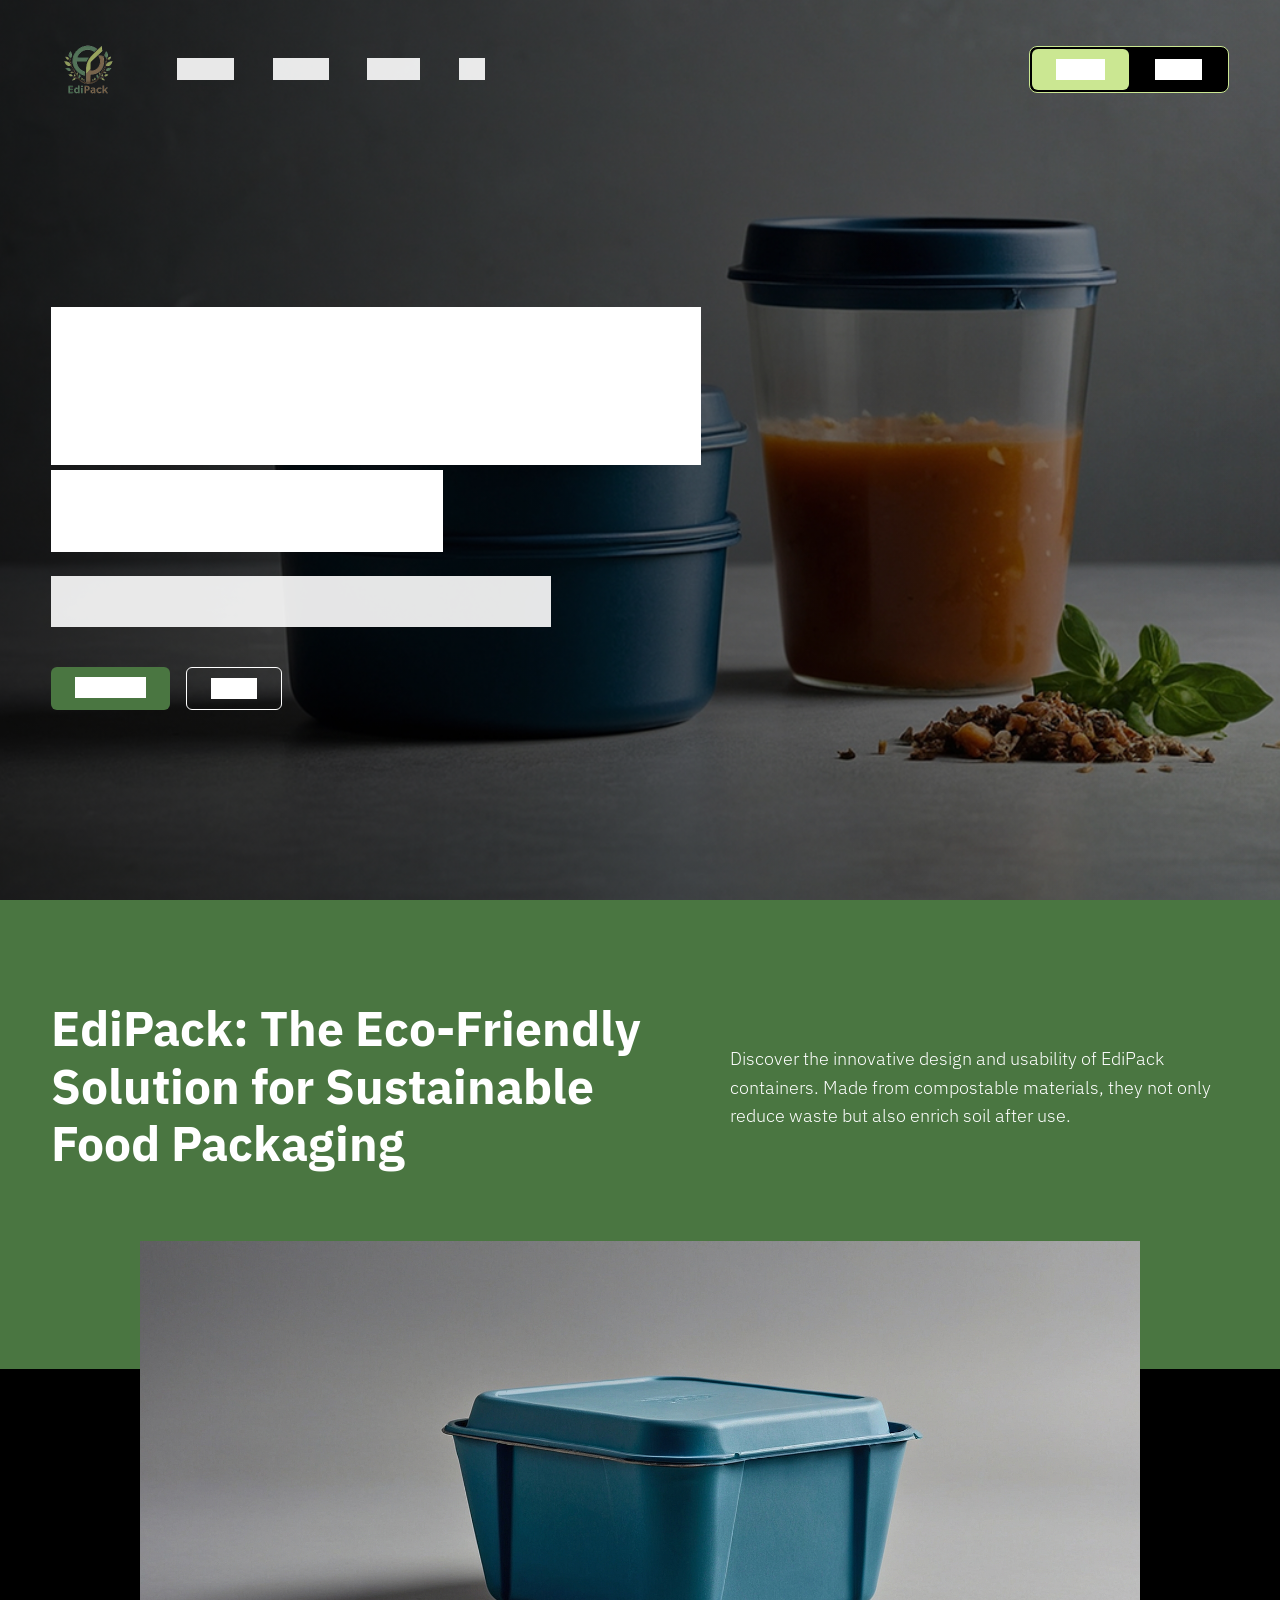
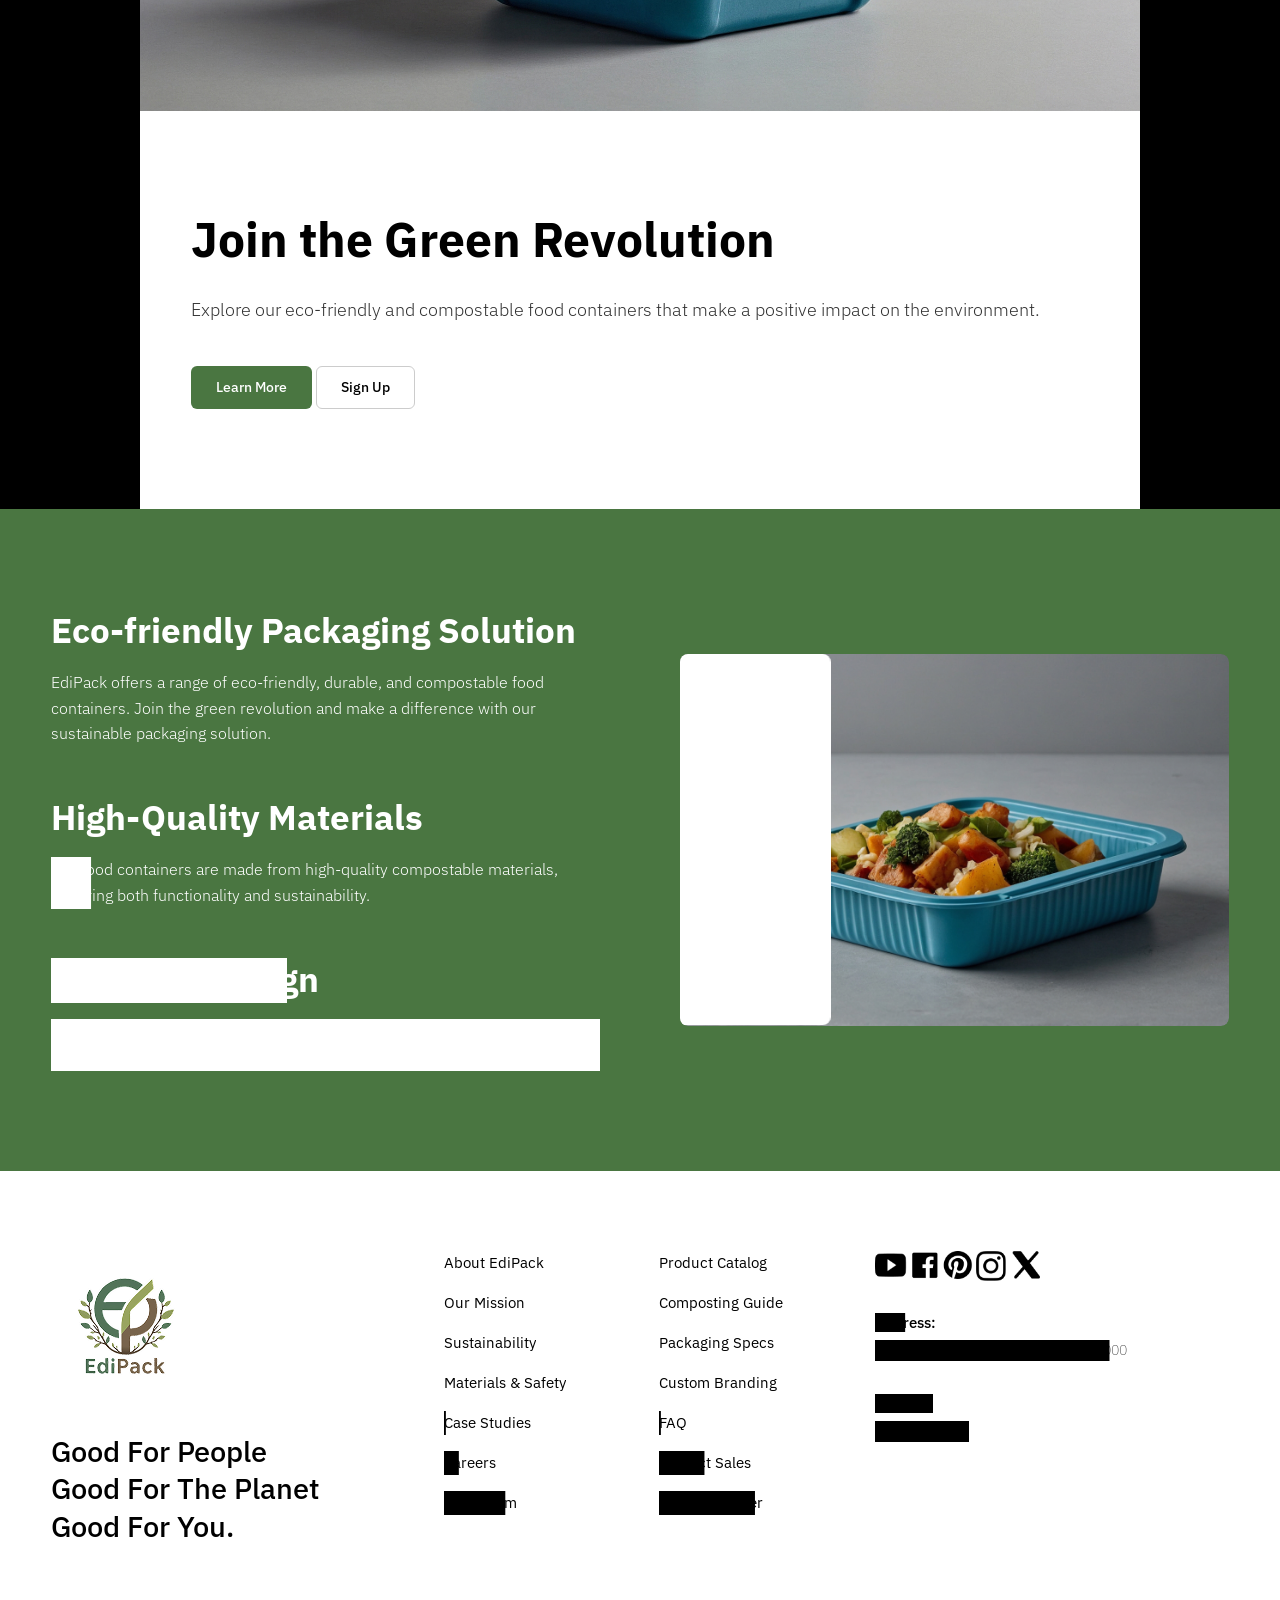
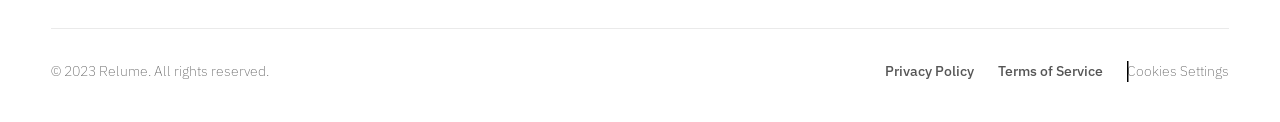
==== commit 23824add: "making the site responsive for mobile use hadding hambuger menu to it and the footer changed on mobi" ====
--- a/index.html
+++ b/index.html
@@ -26,6 +26,17 @@
       <div class="logo">
         <img src="images/logo-2x.png" alt="EdiPack Logo" />
       </div>
+      <button
+        type="button"
+        class="menu-toggle"
+        aria-label="Toggle navigation"
+        aria-expanded="false"
+        aria-controls="mobile-menu"
+      >
+        <span></span>
+        <span></span>
+        <span></span>
+      </button>
       <nav>
         <ul>
           <li>
@@ -94,6 +105,30 @@
       </div>
     </header>
 
+    <div id="mobile-menu" class="mobile-menu" hidden>
+      <div class="mobile-menu-panel">
+        <button
+          type="button"
+          class="mobile-menu-close"
+          aria-label="Close navigation menu"
+        >
+          <span></span>
+          <span></span>
+        </button>
+        <p class="mobile-menu-label">Navigate</p>
+        <ul class="mobile-menu-links">
+          <li><a href="#about">About Us</a></li>
+          <li><a href="#products">Products</a></li>
+          <li><a href="#services">Services</a></li>
+          <li><a href="#faq">FAQ</a></li>
+        </ul>
+        <div class="mobile-menu-actions">
+          <a href="#contact" class="btn">Contact</a>
+          <a href="#signup" class="btn btn-primary">Sign Up</a>
+        </div>
+      </div>
+    </div>
+
     <!-- Main Content -->
     <main>
       <!-- Hero Section -->
@@ -363,7 +398,11 @@
             <li>
               <a href="#about">
                 <span class="text-mask nav-mask">
-                  <span class="reveal-box" data-start="0.02" data-end="0.34"></span>
+                  <span
+                    class="reveal-box"
+                    data-start="0.02"
+                    data-end="0.34"
+                  ></span>
                   <span class="reveal-copy">About EdiPack</span>
                 </span>
               </a>
@@ -371,7 +410,11 @@
             <li>
               <a href="#mission">
                 <span class="text-mask nav-mask">
-                  <span class="reveal-box" data-start="0.08" data-end="0.4"></span>
+                  <span
+                    class="reveal-box"
+                    data-start="0.08"
+                    data-end="0.4"
+                  ></span>
                   <span class="reveal-copy">Our Mission</span>
                 </span>
               </a>
@@ -379,7 +422,11 @@
             <li>
               <a href="#sustainability">
                 <span class="text-mask nav-mask">
-                  <span class="reveal-box" data-start="0.14" data-end="0.46"></span>
+                  <span
+                    class="reveal-box"
+                    data-start="0.14"
+                    data-end="0.46"
+                  ></span>
                   <span class="reveal-copy">Sustainability</span>
                 </span>
               </a>
@@ -387,7 +434,11 @@
             <li>
               <a href="#materials">
                 <span class="text-mask nav-mask">
-                  <span class="reveal-box" data-start="0.2" data-end="0.52"></span>
+                  <span
+                    class="reveal-box"
+                    data-start="0.2"
+                    data-end="0.52"
+                  ></span>
                   <span class="reveal-copy">Materials &amp; Safety</span>
                 </span>
               </a>
@@ -395,7 +446,11 @@
             <li>
               <a href="#case-studies">
                 <span class="text-mask nav-mask">
-                  <span class="reveal-box" data-start="0.26" data-end="0.58"></span>
+                  <span
+                    class="reveal-box"
+                    data-start="0.26"
+                    data-end="0.58"
+                  ></span>
                   <span class="reveal-copy">Case Studies</span>
                 </span>
               </a>
@@ -403,7 +458,11 @@
             <li>
               <a href="#careers">
                 <span class="text-mask nav-mask">
-                  <span class="reveal-box" data-start="0.32" data-end="0.64"></span>
+                  <span
+                    class="reveal-box"
+                    data-start="0.32"
+                    data-end="0.64"
+                  ></span>
                   <span class="reveal-copy">Careers</span>
                 </span>
               </a>
@@ -411,7 +470,11 @@
             <li>
               <a href="#newsroom">
                 <span class="text-mask nav-mask">
-                  <span class="reveal-box" data-start="0.38" data-end="0.7"></span>
+                  <span
+                    class="reveal-box"
+                    data-start="0.38"
+                    data-end="0.7"
+                  ></span>
                   <span class="reveal-copy">Newsroom</span>
                 </span>
               </a>
@@ -424,7 +487,11 @@
             <li>
               <a href="#catalog">
                 <span class="text-mask nav-mask">
-                  <span class="reveal-box" data-start="0.04" data-end="0.36"></span>
+                  <span
+                    class="reveal-box"
+                    data-start="0.04"
+                    data-end="0.36"
+                  ></span>
                   <span class="reveal-copy">Product Catalog</span>
                 </span>
               </a>
@@ -432,7 +499,11 @@
             <li>
               <a href="#composting-guide">
                 <span class="text-mask nav-mask">
-                  <span class="reveal-box" data-start="0.1" data-end="0.42"></span>
+                  <span
+                    class="reveal-box"
+                    data-start="0.1"
+                    data-end="0.42"
+                  ></span>
                   <span class="reveal-copy">Composting Guide</span>
                 </span>
               </a>
@@ -440,7 +511,11 @@
             <li>
               <a href="#specs">
                 <span class="text-mask nav-mask">
-                  <span class="reveal-box" data-start="0.16" data-end="0.48"></span>
+                  <span
+                    class="reveal-box"
+                    data-start="0.16"
+                    data-end="0.48"
+                  ></span>
                   <span class="reveal-copy">Packaging Specs</span>
                 </span>
               </a>
@@ -448,7 +523,11 @@
             <li>
               <a href="#branding">
                 <span class="text-mask nav-mask">
-                  <span class="reveal-box" data-start="0.22" data-end="0.54"></span>
+                  <span
+                    class="reveal-box"
+                    data-start="0.22"
+                    data-end="0.54"
+                  ></span>
                   <span class="reveal-copy">Custom Branding</span>
                 </span>
               </a>
@@ -456,7 +535,11 @@
             <li>
               <a href="#faq">
                 <span class="text-mask nav-mask">
-                  <span class="reveal-box" data-start="0.28" data-end="0.6"></span>
+                  <span
+                    class="reveal-box"
+                    data-start="0.28"
+                    data-end="0.6"
+                  ></span>
                   <span class="reveal-copy">FAQ</span>
                 </span>
               </a>
@@ -464,7 +547,11 @@
             <li>
               <a href="#contact">
                 <span class="text-mask nav-mask">
-                  <span class="reveal-box" data-start="0.34" data-end="0.66"></span>
+                  <span
+                    class="reveal-box"
+                    data-start="0.34"
+                    data-end="0.66"
+                  ></span>
                   <span class="reveal-copy">Contact Sales</span>
                 </span>
               </a>
@@ -472,7 +559,11 @@
             <li>
               <a href="#support">
                 <span class="text-mask nav-mask">
-                  <span class="reveal-box" data-start="0.4" data-end="0.72"></span>
+                  <span
+                    class="reveal-box"
+                    data-start="0.4"
+                    data-end="0.72"
+                  ></span>
                   <span class="reveal-copy">Support Center</span>
                 </span>
               </a>
--- a/styles.css
+++ b/styles.css
@@ -7,6 +7,10 @@
   --white: #ffffff;
   --reveal-box-color: #ffffff;
   --preloader-box-color: #ffffff;
+  --content-max: 1440px;
+  --content-narrow: 1000px;
+  --section-pad-x: clamp(1.25rem, 4vw, 3.75rem);
+  --section-pad-y: clamp(4rem, 8vw, 6.25rem);
 
   --font-heading: "IBM Plex Sans", sans-serif;
   --font-body: "IBM Plex Sans", sans-serif;
@@ -194,14 +198,14 @@
   top: 0;
   left: 0;
   width: 100%;
-  padding: 32px 60px;
+  padding: clamp(1.25rem, 3vw, 2rem) var(--section-pad-x);
   display: grid;
   grid-template-columns: auto 1fr auto;
-  gap: 80px;
+  gap: clamp(1rem, 4vw, 5rem);
   align-items: center;
   z-index: 100;
   color: var(--white);
-  max-width: 1440px;
+  max-width: var(--content-max);
   left: 50%;
   transform: translateX(-50%);
 }
@@ -218,7 +222,7 @@
 
 header nav ul {
   display: flex;
-  gap: 48px;
+  gap: clamp(1rem, 3vw, 3rem);
 }
 
 header nav a {
@@ -255,18 +259,184 @@
   border-radius: 6px;
 }
 
+.menu-toggle {
+  display: none;
+  width: 46px;
+  height: 42px;
+  border: 1px solid rgba(203, 231, 146, 0.82);
+  border-radius: 6px;
+  background: transparent;
+  align-items: center;
+  justify-content: center;
+  gap: 4px;
+  flex-direction: column;
+  cursor: pointer;
+  transition:
+    border-color 0.2s ease,
+    background-color 0.2s ease;
+}
+
+.menu-toggle span {
+  width: 17px;
+  height: 1.5px;
+  border-radius: 999px;
+  background: var(--green-light);
+  transition:
+    transform 0.25s ease,
+    opacity 0.2s ease;
+}
+
+.menu-toggle.is-active span:nth-child(1) {
+  transform: translateY(5.5px) rotate(45deg);
+}
+
+.menu-toggle.is-active span:nth-child(2) {
+  opacity: 0;
+}
+
+.menu-toggle.is-active span:nth-child(3) {
+  transform: translateY(-5.5px) rotate(-45deg);
+}
+
+.mobile-menu {
+  position: fixed;
+  inset: 0;
+  z-index: 220;
+  background: rgba(0, 0, 0, 0.46);
+  backdrop-filter: blur(3px);
+  opacity: 0;
+  pointer-events: none;
+  transition: opacity 0.25s ease;
+}
+
+body.menu-open {
+  overflow: hidden;
+}
+
+body.menu-open .mobile-menu {
+  opacity: 1;
+  pointer-events: auto;
+}
+
+.mobile-menu-panel {
+  margin-left: auto;
+  width: min(88vw, 390px);
+  height: 100%;
+  padding: 84px 24px 28px;
+  background: linear-gradient(
+    168deg,
+    rgba(8, 12, 10, 0.98) 0%,
+    rgba(7, 9, 8, 0.96) 52%,
+    rgba(5, 6, 5, 0.98) 100%
+  );
+  border-left: 1px solid rgba(203, 231, 146, 0.34);
+  box-shadow: -26px 0 42px rgba(0, 0, 0, 0.38);
+  transform: translateX(100%);
+  transition: transform 0.3s ease;
+  display: flex;
+  flex-direction: column;
+  gap: 22px;
+  overflow-y: auto;
+  position: relative;
+}
+
+body.menu-open .mobile-menu-panel {
+  transform: translateX(0);
+}
+
+.mobile-menu-label {
+  font-size: 0.72rem;
+  text-transform: uppercase;
+  letter-spacing: 0.16em;
+  color: rgba(255, 255, 255, 0.72);
+  margin-right: 52px;
+}
+
+.mobile-menu-close {
+  position: absolute;
+  top: 18px;
+  right: 18px;
+  width: 38px;
+  height: 38px;
+  border: 1px solid rgba(203, 231, 146, 0.78);
+  border-radius: 6px;
+  background: transparent;
+  display: inline-flex;
+  align-items: center;
+  justify-content: center;
+  cursor: pointer;
+}
+
+.mobile-menu-close span {
+  position: absolute;
+  width: 16px;
+  height: 1.5px;
+  border-radius: 999px;
+  background: var(--green-light);
+}
+
+.mobile-menu-close span:first-child {
+  transform: rotate(45deg);
+}
+
+.mobile-menu-close span:last-child {
+  transform: rotate(-45deg);
+}
+
+.mobile-menu-links {
+  display: flex;
+  flex-direction: column;
+  gap: 16px;
+}
+
+.mobile-menu-links a {
+  font-size: 1.08rem;
+  font-weight: 300;
+  color: var(--white);
+  opacity: 0.94;
+}
+
+.mobile-menu-actions {
+  display: flex;
+  align-items: center;
+  border: 1px solid var(--green-light);
+  border-radius: 8px;
+  padding: 2px;
+  gap: 2px;
+  background: var(--black);
+  margin-top: 8px;
+}
+
+.mobile-menu-actions .btn {
+  flex: 1;
+  text-align: center;
+  border: none;
+  padding: 10px 14px;
+  font-weight: 500;
+}
+
+.mobile-menu-actions .btn:first-child {
+  background-color: var(--green-light);
+  color: var(--black);
+}
+
+.mobile-menu-actions .btn.btn-primary {
+  color: var(--white);
+  background: transparent;
+}
+
 /* Hero Section */
 .hero {
   position: relative;
   min-height: 100vh;
   display: flex;
   align-items: center;
-  padding: 0 60px;
+  padding: 0 var(--section-pad-x);
   width: 100%;
 }
 
 .hero-container {
-  max-width: 1440px;
+  max-width: var(--content-max);
   margin: 0 auto;
   width: 100%;
 }
@@ -305,27 +475,28 @@
 
 .hero-content {
   color: var(--white);
-  max-width: 650px;
+  max-width: min(650px, 100%);
   z-index: 1;
-  padding-top: 80px;
+  padding-top: clamp(5rem, 13vh, 7.5rem);
 }
 
 .hero-content h1 {
-  font-size: 4rem;
+  font-size: clamp(2.6rem, 5.2vw, 4rem);
   margin-bottom: 24px;
 }
 
 .hero-subcopy {
-  font-size: 1.1rem;
+  font-size: clamp(1rem, 1.3vw, 1.1rem);
   margin-bottom: 40px;
   font-weight: 300;
   opacity: 0.9;
-  max-width: 500px;
+  max-width: min(500px, 100%);
 }
 
 .hero-buttons {
   display: flex;
   gap: 16px;
+  flex-wrap: wrap;
 }
 
 .hero-buttons .btn-primary {
@@ -345,7 +516,8 @@
 .feature-dark {
   background-color: var(--green-main);
   color: var(--white);
-  padding: 100px 60px 200px 60px;
+  padding: var(--section-pad-y) var(--section-pad-x)
+    clamp(7.5rem, 15vw, 12.5rem);
 }
 
 .feature-dark .feature-text {
@@ -353,12 +525,12 @@
   grid-template-columns: 1.2fr 1fr;
   gap: 80px;
   align-items: center;
-  max-width: 1440px;
+  max-width: var(--content-max);
   margin: 0 auto;
 }
 
 .feature-dark h2 {
-  font-size: 3rem;
+  font-size: clamp(2rem, 4.4vw, 3rem);
 }
 
 .feature-dark p {
@@ -371,10 +543,10 @@
 .product-highlight {
   display: flex;
   justify-content: center;
-  margin-top: -150px;
+  margin-top: clamp(-9.5rem, -10vw, -6rem);
   position: relative;
   z-index: 10;
-  padding: 0 60px;
+  padding: 0 var(--section-pad-x);
 }
 
 .product-highlight img {
@@ -387,13 +559,13 @@
 /* Feature Light */
 .feature-light {
   background-color: var(--white);
-  padding: 100px 60px;
-  max-width: 1000px;
+  padding: var(--section-pad-y) var(--section-pad-x);
+  max-width: var(--content-narrow);
   margin: 0 auto;
 }
 
 .feature-light h2 {
-  font-size: 3rem;
+  font-size: clamp(2rem, 4.4vw, 3rem);
   margin-bottom: 24px;
 }
 
@@ -419,11 +591,11 @@
 .feature-split {
   background-color: var(--green-main);
   color: var(--white);
-  padding: 100px 60px;
+  padding: var(--section-pad-y) var(--section-pad-x);
 }
 
 .feature-split-container {
-  max-width: 1440px;
+  max-width: var(--content-max);
   margin: 0 auto;
   display: grid;
   grid-template-columns: 1fr 1fr;
@@ -438,7 +610,7 @@
 }
 
 .feature-block h3 {
-  font-size: 2.2rem;
+  font-size: clamp(1.65rem, 3vw, 2.2rem);
   margin-bottom: 16px;
 }
 
@@ -461,13 +633,13 @@
 /* Footer */
 footer {
   background-color: var(--white);
-  padding: 80px 60px 40px;
+  padding: clamp(3.5rem, 8vw, 5rem) var(--section-pad-x) 2.5rem;
 }
 
 .footer-top {
   display: grid;
   grid-template-columns: 2fr 1fr 1fr 2fr;
-  gap: 40px;
+  gap: clamp(1.5rem, 3vw, 2.5rem);
   margin-bottom: 80px;
 }
 
@@ -535,6 +707,7 @@
   display: flex;
   justify-content: space-between;
   align-items: center;
+  gap: 16px;
   padding-top: 32px;
   border-top: 1px solid #eaeaea;
   font-size: 0.85rem;
@@ -558,31 +731,81 @@
 }
 
 /* Responsiveness adjustments */
+@media (max-width: 1200px) {
+  .footer-top {
+    grid-template-columns: 1.4fr 1fr 1fr;
+  }
+
+  .footer-contact {
+    grid-column: 1 / -1;
+    display: grid;
+    grid-template-columns: repeat(3, minmax(0, 1fr));
+    align-items: start;
+    gap: 24px;
+  }
+}
+
 @media (max-width: 1024px) {
+  header {
+    grid-template-columns: auto 1fr;
+    gap: 16px 24px;
+  }
+
+  header nav {
+    grid-column: 1 / -1;
+    justify-content: flex-start;
+    overflow-x: auto;
+    scrollbar-width: thin;
+  }
+
+  header nav ul {
+    min-width: max-content;
+    gap: 24px;
+    padding-bottom: 2px;
+  }
+
+  .header-actions {
+    justify-self: end;
+  }
+
   .feature-dark .feature-text,
-  .feature-split-container,
-  .footer-top {
+  .feature-split-container {
     grid-template-columns: 1fr;
     gap: 40px;
   }
 
-  .hero-content h1 {
-    font-size: clamp(2.8rem, 7vw, 3.6rem);
+  .feature-image-right {
+    max-width: 720px;
+  }
+
+  .feature-split .feature-image-right {
+    justify-self: center;
+  }
+
+  .footer-top {
+    grid-template-columns: repeat(2, minmax(0, 1fr));
+  }
+}
+
+@media (max-width: 768px) {
+  header {
+    grid-template-columns: auto auto;
+    padding: 20px var(--section-pad-x);
+    gap: 10px;
+    align-items: center;
+  }
+
+  .header-actions {
+    display: none;
   }
 
   header nav {
     display: none;
   }
-}
-
-@media (max-width: 768px) {
-  header {
-    padding: 24px;
-    gap: 16px;
-  }
-
-  .header-actions {
-    display: none;
+
+  .menu-toggle {
+    display: inline-flex;
+    justify-self: end;
   }
 
   .preloader-label {
@@ -598,29 +821,163 @@
   .feature-light,
   .feature-split,
   footer {
-    padding-left: 24px;
-    padding-right: 24px;
+    padding-left: var(--section-pad-x);
+    padding-right: var(--section-pad-x);
   }
 
   .hero-content {
-    padding-top: 120px;
+    padding-top: clamp(7rem, 18vw, 8.3rem);
+  }
+
+  .hero-subcopy {
+    margin-bottom: 28px;
+  }
+
+  .hero-buttons {
+    width: 100%;
+  }
+
+  .hero-buttons .btn {
+    width: 100%;
+    text-align: center;
+  }
+
+  .feature-dark {
+    padding-bottom: clamp(6.5rem, 16vw, 8.5rem);
+  }
+
+  .product-highlight {
+    margin-top: clamp(-6rem, -12vw, -4rem);
+  }
+
+  .feature-content-left {
+    gap: 36px;
+  }
+
+  .footer-top {
+    grid-template-columns: 1fr 1fr;
+    column-gap: 20px;
+    row-gap: 18px;
+    margin-bottom: 36px;
+    align-items: start;
+  }
+
+  .footer-brand {
+    grid-column: 1 / -1;
+  }
+
+  .footer-brand .brand-slogan {
+    font-size: 1.05rem;
+    line-height: 1.35;
+    font-weight: 300;
+    max-width: 18ch;
+  }
+
+  .footer-links {
+    grid-column: 1;
+  }
+
+  .footer-links ul {
+    gap: 12px;
+  }
+
+  .footer-links a {
+    font-size: 0.98rem;
+    font-weight: 300;
+    line-height: 1.35;
+  }
+
+  .footer-links:first-of-type li:nth-child(n + 5),
+  .footer-links:nth-of-type(2) {
+    display: none;
+  }
+
+  .footer-contact {
+    grid-column: 2;
+    display: flex;
+    flex-direction: column;
+    gap: 14px;
+    align-self: start;
+  }
+
+  .social-icons img {
+    height: 24px !important;
+  }
+
+  .address-info h4,
+  .contact-info h4 {
+    font-size: 0.82rem;
+    font-weight: 400;
+    margin-bottom: 4px;
+  }
+
+  .address-info p,
+  .contact-info p {
+    font-size: 0.78rem;
+    font-weight: 300;
+    line-height: 1.4;
+  }
+
+  .footer-bottom {
+    flex-direction: column;
+    align-items: flex-start;
+  }
+
+  .legal-links {
+    flex-wrap: wrap;
+    gap: 16px;
+  }
+}
+
+@media (max-width: 560px) {
+  .logo img {
+    height: 50px;
+  }
+
+  .btn {
+    padding: 10px 18px;
+    font-size: 13px;
+  }
+
+  .header-actions .btn {
+    padding: 9px 16px;
   }
 
   .hero-content h1 {
-    font-size: clamp(2.2rem, 9vw, 3rem);
-  }
-
-  .feature-dark h2,
-  .feature-light h2 {
-    font-size: clamp(2rem, 8vw, 2.6rem);
-  }
-
-  .feature-block h3 {
-    font-size: clamp(1.6rem, 7vw, 2rem);
-  }
-
-  .product-highlight {
-    margin-top: -90px;
+    font-size: clamp(2rem, 11vw, 2.5rem);
+  }
+
+  .feature-dark p,
+  .feature-light p,
+  .feature-block p {
+    font-size: 0.98rem;
+  }
+
+  .text-mask-fluid {
+    width: 100%;
+  }
+
+  .reveal-copy {
+    overflow-wrap: anywhere;
+  }
+
+  .footer-top {
+    grid-template-columns: 1fr 1fr;
+    column-gap: 14px;
+  }
+
+  .footer-brand .brand-slogan {
+    font-size: 0.96rem;
+    margin-top: 14px;
+  }
+
+  .footer-links a {
+    font-size: 0.92rem;
+  }
+
+  .address-info p,
+  .contact-info p {
+    font-size: 0.74rem;
   }
 }
 
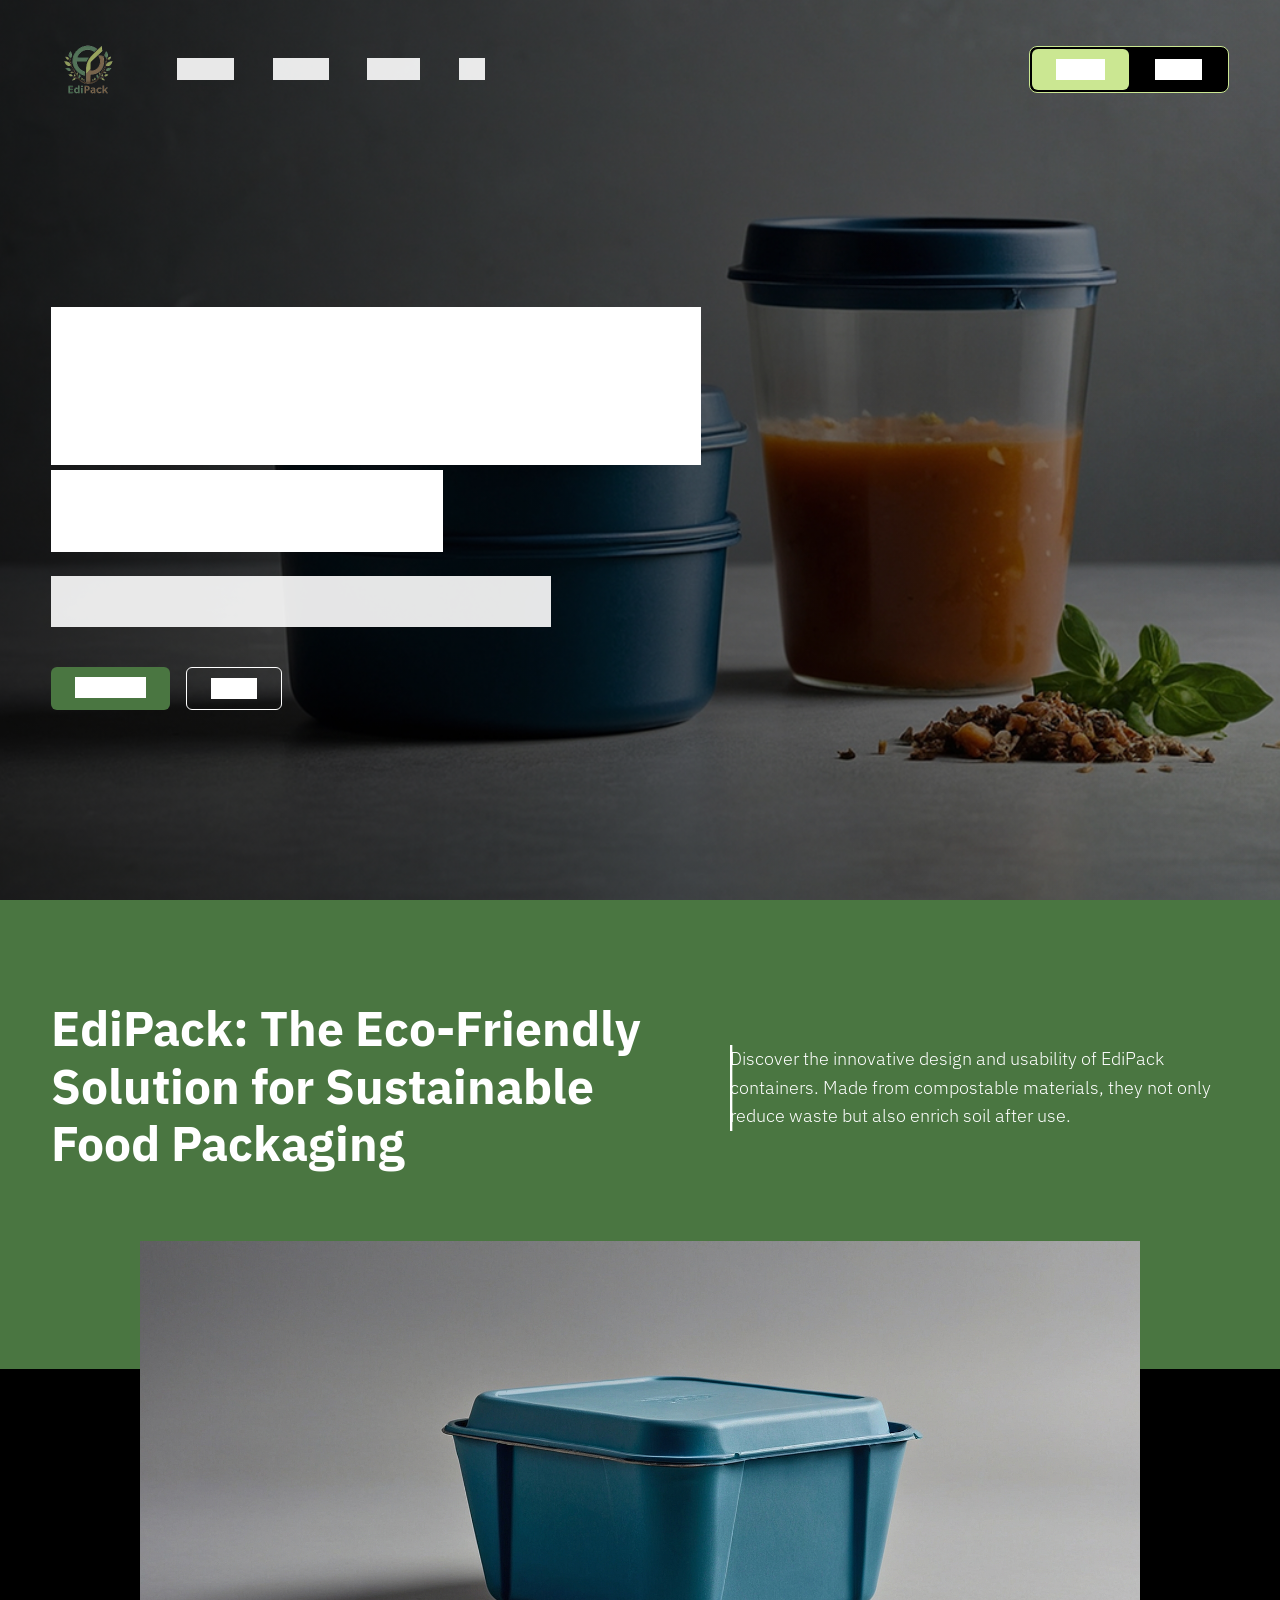
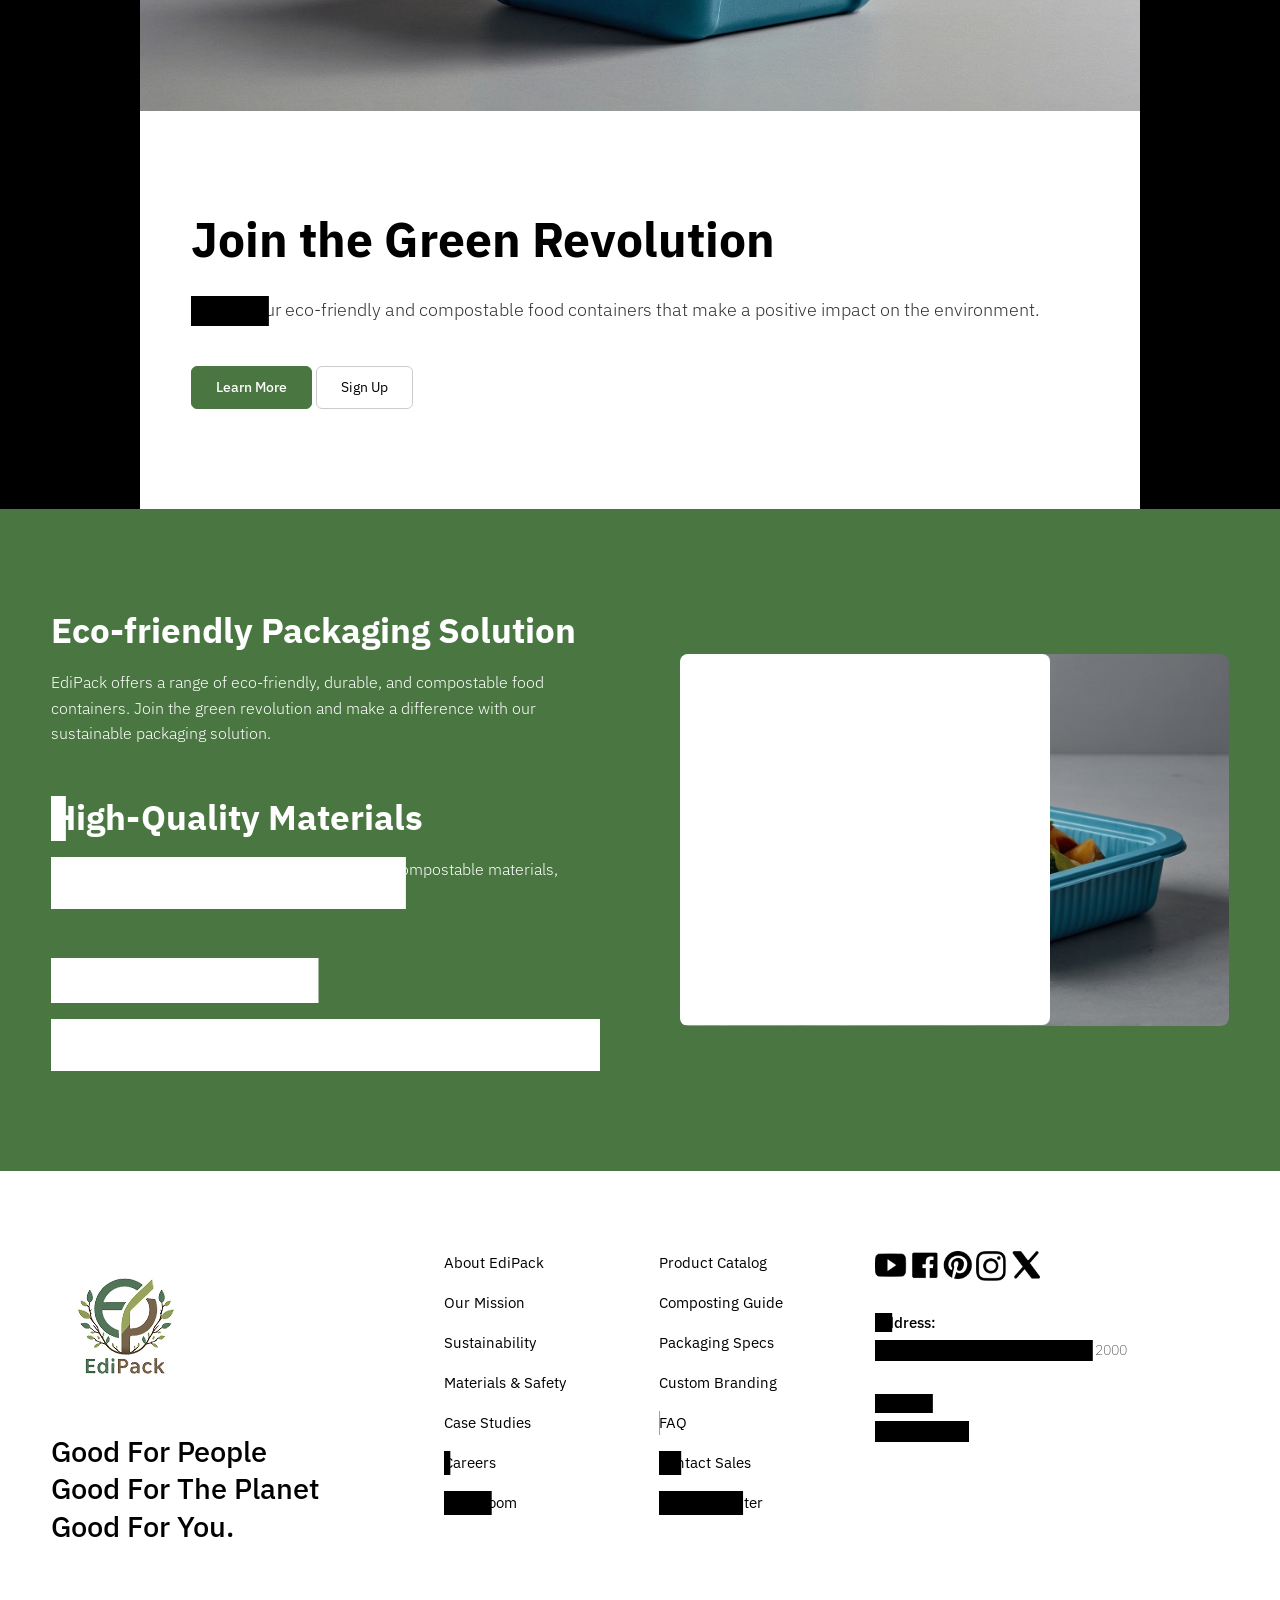
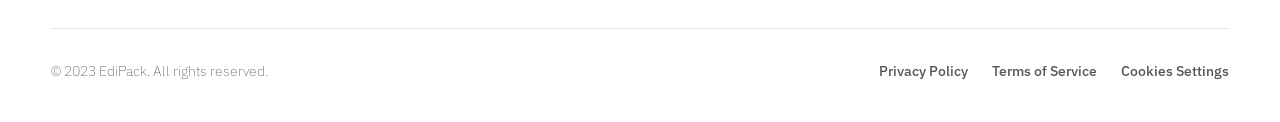
==== commit 4a4b6270: "fixing the little inconsistency on the footer section of the page" ====
--- a/index.html
+++ b/index.html
@@ -24,7 +24,9 @@
     <!-- Header / Navigation -->
     <header data-load-reveal>
       <div class="logo">
-        <img src="images/logo-2x.png" alt="EdiPack Logo" />
+        <a href="index.html" aria-label="Go to EdiPack home page">
+          <img src="images/logo-2x.png" alt="EdiPack Logo" />
+        </a>
       </div>
       <button
         type="button"
@@ -40,7 +42,7 @@
       <nav>
         <ul>
           <li>
-            <a href="#about">
+            <a href="pages/about.html">
               <span class="text-mask nav-mask">
                 <span
                   class="reveal-box"
@@ -52,7 +54,7 @@
             </a>
           </li>
           <li>
-            <a href="#products">
+            <a href="pages/products.html">
               <span class="text-mask nav-mask">
                 <span
                   class="reveal-box"
@@ -64,7 +66,7 @@
             </a>
           </li>
           <li>
-            <a href="#services">
+            <a href="pages/services.html">
               <span class="text-mask nav-mask">
                 <span
                   class="reveal-box"
@@ -76,7 +78,7 @@
             </a>
           </li>
           <li>
-            <a href="#faq">
+            <a href="pages/faq.html">
               <span class="text-mask nav-mask">
                 <span
                   class="reveal-box"
@@ -90,13 +92,13 @@
         </ul>
       </nav>
       <div class="header-actions">
-        <a href="#contact" class="btn">
+        <a href="pages/contact.html" class="btn">
           <span class="text-mask button-mask">
             <span class="reveal-box" data-start="0.0" data-end="0.42"></span>
             <span class="reveal-copy">Contact</span>
           </span>
         </a>
-        <a href="#signup" class="btn btn-primary">
+        <a href="pages/signup.html" class="btn btn-primary">
           <span class="text-mask button-mask">
             <span class="reveal-box" data-start="0.12" data-end="0.54"></span>
             <span class="reveal-copy">Sign Up</span>
@@ -117,14 +119,14 @@
         </button>
         <p class="mobile-menu-label">Navigate</p>
         <ul class="mobile-menu-links">
-          <li><a href="#about">About Us</a></li>
-          <li><a href="#products">Products</a></li>
-          <li><a href="#services">Services</a></li>
-          <li><a href="#faq">FAQ</a></li>
+          <li><a href="pages/about.html">About Us</a></li>
+          <li><a href="pages/products.html">Products</a></li>
+          <li><a href="pages/services.html">Services</a></li>
+          <li><a href="pages/faq.html">FAQ</a></li>
         </ul>
         <div class="mobile-menu-actions">
-          <a href="#contact" class="btn">Contact</a>
-          <a href="#signup" class="btn btn-primary">Sign Up</a>
+          <a href="pages/contact.html" class="btn">Contact</a>
+          <a href="pages/signup.html" class="btn btn-primary">Sign Up</a>
         </div>
       </div>
     </div>
@@ -167,7 +169,7 @@
               </span>
             </p>
             <div class="hero-buttons">
-              <a href="#learn-more" class="btn btn-primary">
+              <a href="products.html#product-grid" class="btn btn-primary">
                 <span class="text-mask button-mask">
                   <span
                     class="reveal-box"
@@ -177,7 +179,7 @@
                   <span class="reveal-copy">Learn More</span>
                 </span>
               </a>
-              <a href="#signup" class="btn btn-outline">
+              <a href="pages/signup.html" class="btn btn-outline">
                 <span class="text-mask button-mask">
                   <span
                     class="reveal-box"
@@ -261,13 +263,13 @@
           </span>
         </p>
         <div class="feature-buttons">
-          <a href="#learn-more" class="btn btn-primary">
+          <a href="products.html#product-grid" class="btn btn-primary">
             <span class="text-mask button-mask">
               <span class="reveal-box" data-start="0.0" data-end="0.44"></span>
               <span class="reveal-copy">Learn More</span>
             </span>
           </a>
-          <a href="#signup" class="btn btn-outline">
+          <a href="pages/signup.html" class="btn btn-outline">
             <span class="text-mask button-mask">
               <span class="reveal-box" data-start="0.14" data-end="0.58"></span>
               <span class="reveal-copy">Sign Up</span>
@@ -396,7 +398,7 @@
         <div class="footer-links">
           <ul>
             <li>
-              <a href="#about">
+              <a href="pages/about.html">
                 <span class="text-mask nav-mask">
                   <span
                     class="reveal-box"
@@ -408,7 +410,7 @@
               </a>
             </li>
             <li>
-              <a href="#mission">
+              <a href="about.html#mission">
                 <span class="text-mask nav-mask">
                   <span
                     class="reveal-box"
@@ -420,7 +422,7 @@
               </a>
             </li>
             <li>
-              <a href="#sustainability">
+              <a href="about.html#values">
                 <span class="text-mask nav-mask">
                   <span
                     class="reveal-box"
@@ -432,7 +434,7 @@
               </a>
             </li>
             <li>
-              <a href="#materials">
+              <a href="products.html#product-grid">
                 <span class="text-mask nav-mask">
                   <span
                     class="reveal-box"
@@ -444,7 +446,7 @@
               </a>
             </li>
             <li>
-              <a href="#case-studies">
+              <a href="services.html#service-blocks">
                 <span class="text-mask nav-mask">
                   <span
                     class="reveal-box"
@@ -456,7 +458,7 @@
               </a>
             </li>
             <li>
-              <a href="#careers">
+              <a href="about.html#team">
                 <span class="text-mask nav-mask">
                   <span
                     class="reveal-box"
@@ -468,7 +470,7 @@
               </a>
             </li>
             <li>
-              <a href="#newsroom">
+              <a href="index.html">
                 <span class="text-mask nav-mask">
                   <span
                     class="reveal-box"
@@ -485,7 +487,7 @@
         <div class="footer-links">
           <ul>
             <li>
-              <a href="#catalog">
+              <a href="pages/products.html">
                 <span class="text-mask nav-mask">
                   <span
                     class="reveal-box"
@@ -497,7 +499,7 @@
               </a>
             </li>
             <li>
-              <a href="#composting-guide">
+              <a href="pages/faq.html">
                 <span class="text-mask nav-mask">
                   <span
                     class="reveal-box"
@@ -509,7 +511,7 @@
               </a>
             </li>
             <li>
-              <a href="#specs">
+              <a href="products.html#product-grid">
                 <span class="text-mask nav-mask">
                   <span
                     class="reveal-box"
@@ -521,7 +523,7 @@
               </a>
             </li>
             <li>
-              <a href="#branding">
+              <a href="services.html#service-blocks">
                 <span class="text-mask nav-mask">
                   <span
                     class="reveal-box"
@@ -533,7 +535,7 @@
               </a>
             </li>
             <li>
-              <a href="#faq">
+              <a href="pages/faq.html">
                 <span class="text-mask nav-mask">
                   <span
                     class="reveal-box"
@@ -545,7 +547,7 @@
               </a>
             </li>
             <li>
-              <a href="#contact">
+              <a href="pages/contact.html">
                 <span class="text-mask nav-mask">
                   <span
                     class="reveal-box"
@@ -557,7 +559,7 @@
               </a>
             </li>
             <li>
-              <a href="#support">
+              <a href="pages/contact.html">
                 <span class="text-mask nav-mask">
                   <span
                     class="reveal-box"
@@ -634,7 +636,7 @@
           <span class="text-mask text-mask-fluid">
             <span class="reveal-box" data-start="0.0" data-end="0.48"></span>
             <span class="reveal-copy"
-              >&copy; 2023 Relume. All rights reserved.</span
+              >&copy; 2023 EdiPack. All rights reserved.</span
             >
           </span>
         </p>
--- a/styles.css
+++ b/styles.css
@@ -720,8 +720,7 @@
   font-weight: 200;
 }
 
-.footer-bottom .legal-links a:first-child,
-.footer-bottom .legal-links a:nth-child(2) {
+.footer-bottom .legal-links a {
   font-weight: 500;
 }
 
@@ -981,6 +980,484 @@
   }
 }
 
+/* New additions: multi-page layouts */
+.btn-primary {
+  background-color: var(--green-main);
+  color: var(--white);
+  border-color: var(--green-main);
+}
+
+.btn-outline {
+  background-color: transparent;
+  color: var(--green-main);
+  border: 1px solid var(--green-main);
+  font-weight: 400;
+}
+
+.page-banner,
+.signup-shell {
+  background: linear-gradient(
+    135deg,
+    rgba(7, 16, 13, 0.96) 0%,
+    rgba(15, 35, 30, 0.95) 58%,
+    rgba(74, 118, 65, 0.9) 100%
+  );
+  color: var(--white);
+}
+
+.page-banner {
+  padding: clamp(8rem, 15vw, 10rem) var(--section-pad-x)
+    clamp(3rem, 7vw, 4.25rem);
+}
+
+.page-banner-inner {
+  max-width: var(--content-max);
+  margin: 0 auto;
+}
+
+.page-banner h1 {
+  font-size: clamp(2.25rem, 4.8vw, 3.5rem);
+  margin-bottom: 14px;
+}
+
+.page-banner p {
+  max-width: 64ch;
+  font-size: 1.05rem;
+  opacity: 0.92;
+}
+
+.page-banner .hero-buttons {
+  margin-top: 30px;
+}
+
+.page-banner .btn-outline,
+.page-section-dark .btn-outline,
+.service-block-dark .btn-outline {
+  color: var(--white);
+  border-color: rgba(255, 255, 255, 0.85);
+}
+
+.page-section {
+  padding: var(--section-pad-y) var(--section-pad-x);
+}
+
+.page-section-light {
+  background-color: var(--white);
+  color: var(--black);
+}
+
+.page-section-dark {
+  background-color: var(--green-main);
+  color: var(--white);
+}
+
+.page-section-inner {
+  max-width: var(--content-max);
+  margin: 0 auto;
+}
+
+.section-heading {
+  font-size: clamp(1.8rem, 3.5vw, 2.6rem);
+  margin-bottom: 28px;
+}
+
+.product-grid {
+  display: grid;
+  grid-template-columns: repeat(3, minmax(0, 1fr));
+  gap: 24px;
+}
+
+.product-card {
+  border: 1px solid #e5e5e5;
+  border-radius: 8px;
+  padding: 18px;
+  display: flex;
+  flex-direction: column;
+  gap: 14px;
+  background-color: #fefefe;
+}
+
+.product-card h3 {
+  font-size: 1.3rem;
+}
+
+.product-card p {
+  font-size: 0.98rem;
+  color: #333;
+  line-height: 1.6;
+}
+
+.product-card .btn {
+  margin-top: auto;
+  width: fit-content;
+}
+
+.product-image-frame {
+  border-radius: 8px;
+  overflow: hidden;
+}
+
+.placeholder-image {
+  width: 100%;
+  display: block;
+  aspect-ratio: 4 / 3;
+  object-fit: cover;
+  border: 1px solid #d6d6d6;
+  border-radius: 8px;
+  background-color: #dfdfdf;
+}
+
+.service-blocks {
+  display: flex;
+  flex-direction: column;
+  gap: 18px;
+}
+
+.service-block {
+  display: grid;
+  grid-template-columns: 1fr 1fr;
+  gap: 30px;
+  align-items: center;
+  padding: clamp(1.4rem, 3vw, 2rem);
+  border: 1px solid #e8e8e8;
+  border-radius: 10px;
+  background: #ffffff;
+}
+
+.service-block-reverse .service-block-copy {
+  order: 2;
+}
+
+.service-block-reverse .service-block-media {
+  order: 1;
+}
+
+.service-block h2 {
+  font-size: clamp(1.6rem, 2.8vw, 2.1rem);
+  margin-bottom: 14px;
+}
+
+.service-block p {
+  margin-bottom: 22px;
+  line-height: 1.6;
+  font-size: 1rem;
+}
+
+.service-block-dark {
+  background-color: var(--green-main);
+  color: var(--white);
+  border-color: rgba(255, 255, 255, 0.2);
+}
+
+.service-block-dark .placeholder-image {
+  border-color: rgba(255, 255, 255, 0.28);
+}
+
+.mission-block {
+  max-width: 900px;
+}
+
+.mission-block h2 {
+  font-size: clamp(1.9rem, 3.7vw, 2.7rem);
+  margin-bottom: 18px;
+}
+
+.mission-block p {
+  font-size: 1.08rem;
+  line-height: 1.7;
+  color: #2f2f2f;
+}
+
+.value-grid {
+  display: grid;
+  grid-template-columns: repeat(3, minmax(0, 1fr));
+  gap: 20px;
+}
+
+.value-card {
+  border: 1px solid rgba(255, 255, 255, 0.3);
+  border-radius: 8px;
+  padding: 20px;
+  background: rgba(0, 0, 0, 0.08);
+}
+
+.value-card h3 {
+  font-size: 1.25rem;
+  margin-bottom: 10px;
+}
+
+.value-card p {
+  font-size: 0.98rem;
+  line-height: 1.6;
+}
+
+.team-grid {
+  display: grid;
+  grid-template-columns: repeat(3, minmax(0, 1fr));
+  gap: 24px;
+}
+
+.team-card {
+  border: 1px solid #e5e5e5;
+  border-radius: 8px;
+  padding: 16px;
+}
+
+.team-card h3 {
+  margin-top: 14px;
+  margin-bottom: 6px;
+  font-size: 1.15rem;
+}
+
+.team-card p {
+  color: #444;
+  font-size: 0.95rem;
+}
+
+.faq-layout {
+  display: flex;
+  flex-direction: column;
+  gap: 30px;
+}
+
+.faq-category h2 {
+  font-size: clamp(1.4rem, 3vw, 2rem);
+  margin-bottom: 16px;
+}
+
+.faq-item {
+  border: 1px solid #dfdfdf;
+  border-radius: 8px;
+  overflow: hidden;
+  background: #ffffff;
+}
+
+.faq-item + .faq-item {
+  margin-top: 10px;
+}
+
+.faq-question {
+  width: 100%;
+  display: flex;
+  justify-content: space-between;
+  align-items: center;
+  border: 0;
+  background: transparent;
+  padding: 16px 18px;
+  text-align: left;
+  font-family: var(--font-body);
+  font-size: 1rem;
+  font-weight: 500;
+  color: #1a1a1a;
+  cursor: pointer;
+}
+
+.faq-icon {
+  color: var(--green-main);
+  font-size: 1.3rem;
+  line-height: 1;
+  transition: transform 0.2s ease;
+}
+
+.faq-answer {
+  max-height: 0;
+  overflow: hidden;
+  transition: max-height 0.25s ease;
+}
+
+.faq-answer p {
+  padding: 0 18px 16px;
+  color: #333;
+  line-height: 1.6;
+}
+
+.faq-item.is-open .faq-answer {
+  max-height: 260px;
+}
+
+.faq-item.is-open .faq-icon {
+  transform: rotate(45deg);
+}
+
+.contact-layout {
+  display: grid;
+  grid-template-columns: minmax(250px, 0.9fr) minmax(0, 1.4fr);
+  gap: 26px;
+}
+
+.contact-details {
+  background-color: var(--green-main);
+  color: var(--white);
+  border-radius: 10px;
+  padding: 24px;
+}
+
+.contact-details h2 {
+  font-size: 1.8rem;
+  margin-bottom: 22px;
+}
+
+.contact-detail-item + .contact-detail-item {
+  margin-top: 20px;
+}
+
+.contact-detail-item h3 {
+  font-size: 1rem;
+  font-weight: 500;
+  margin-bottom: 5px;
+}
+
+.contact-detail-item p {
+  font-size: 0.95rem;
+  line-height: 1.5;
+}
+
+.contact-form-wrap {
+  border: 1px solid #e6e6e6;
+  border-radius: 10px;
+  padding: 24px;
+}
+
+.contact-form-wrap h2 {
+  font-size: 1.8rem;
+  margin-bottom: 18px;
+}
+
+.contact-form,
+.signup-form {
+  display: flex;
+  flex-direction: column;
+  gap: 8px;
+}
+
+.contact-form label,
+.signup-form label {
+  font-size: 0.92rem;
+  font-weight: 500;
+  margin-top: 8px;
+}
+
+.contact-form input,
+.contact-form textarea,
+.signup-form input {
+  border: 1px solid #d0d0d0;
+  border-radius: 6px;
+  padding: 11px 12px;
+  font-family: var(--font-body);
+  font-size: 0.95rem;
+}
+
+.contact-form input:focus,
+.contact-form textarea:focus,
+.signup-form input:focus {
+  outline: none;
+  border-color: var(--green-main);
+  box-shadow: 0 0 0 3px rgba(74, 118, 65, 0.14);
+}
+
+.contact-form textarea {
+  resize: vertical;
+  min-height: 120px;
+}
+
+.signup-shell {
+  min-height: 100vh;
+  display: grid;
+  place-items: center;
+  padding: clamp(7.75rem, 14vw, 9.5rem) var(--section-pad-x)
+    clamp(3.5rem, 9vw, 5.5rem);
+}
+
+.signup-card {
+  width: min(100%, 540px);
+  border: 1px solid rgba(255, 255, 255, 0.25);
+  border-radius: 10px;
+  padding: clamp(1.3rem, 3.2vw, 2.1rem);
+  background: rgba(0, 0, 0, 0.35);
+}
+
+.signup-card h1 {
+  font-size: clamp(1.8rem, 4vw, 2.5rem);
+  margin-bottom: 10px;
+}
+
+.signup-card p {
+  margin-bottom: 16px;
+  color: rgba(255, 255, 255, 0.9);
+}
+
+.signup-form .btn {
+  margin-top: 12px;
+}
+
+.form-feedback {
+  min-height: 1.2em;
+  margin-top: 6px;
+  font-size: 0.9rem;
+  color: var(--green-main);
+}
+
+.signup-card .form-feedback {
+  color: var(--green-light);
+}
+
+.form-feedback.is-error {
+  color: #c43333;
+}
+
+.signup-link-row {
+  margin-top: 12px;
+  font-size: 0.95rem;
+}
+
+.signup-login-link {
+  color: var(--green-light);
+  text-decoration: underline;
+}
+
+@media (max-width: 1024px) {
+  .product-grid,
+  .value-grid,
+  .team-grid {
+    grid-template-columns: repeat(2, minmax(0, 1fr));
+  }
+
+  .service-block {
+    grid-template-columns: 1fr;
+    gap: 20px;
+  }
+
+  .service-block-reverse .service-block-copy,
+  .service-block-reverse .service-block-media {
+    order: initial;
+  }
+
+  .contact-layout {
+    grid-template-columns: 1fr;
+  }
+}
+
+@media (max-width: 768px) {
+  .page-banner {
+    padding-top: clamp(6.75rem, 20vw, 8.2rem);
+  }
+
+  .page-banner .hero-buttons .btn {
+    width: 100%;
+    text-align: center;
+  }
+
+  .product-grid,
+  .value-grid,
+  .team-grid {
+    grid-template-columns: 1fr;
+  }
+
+  .signup-card {
+    background: rgba(0, 0, 0, 0.48);
+  }
+}
+
 @media (prefers-reduced-motion: reduce) {
   .reveal-box {
     transform: translate3d(-101%, 0, 0) !important;
